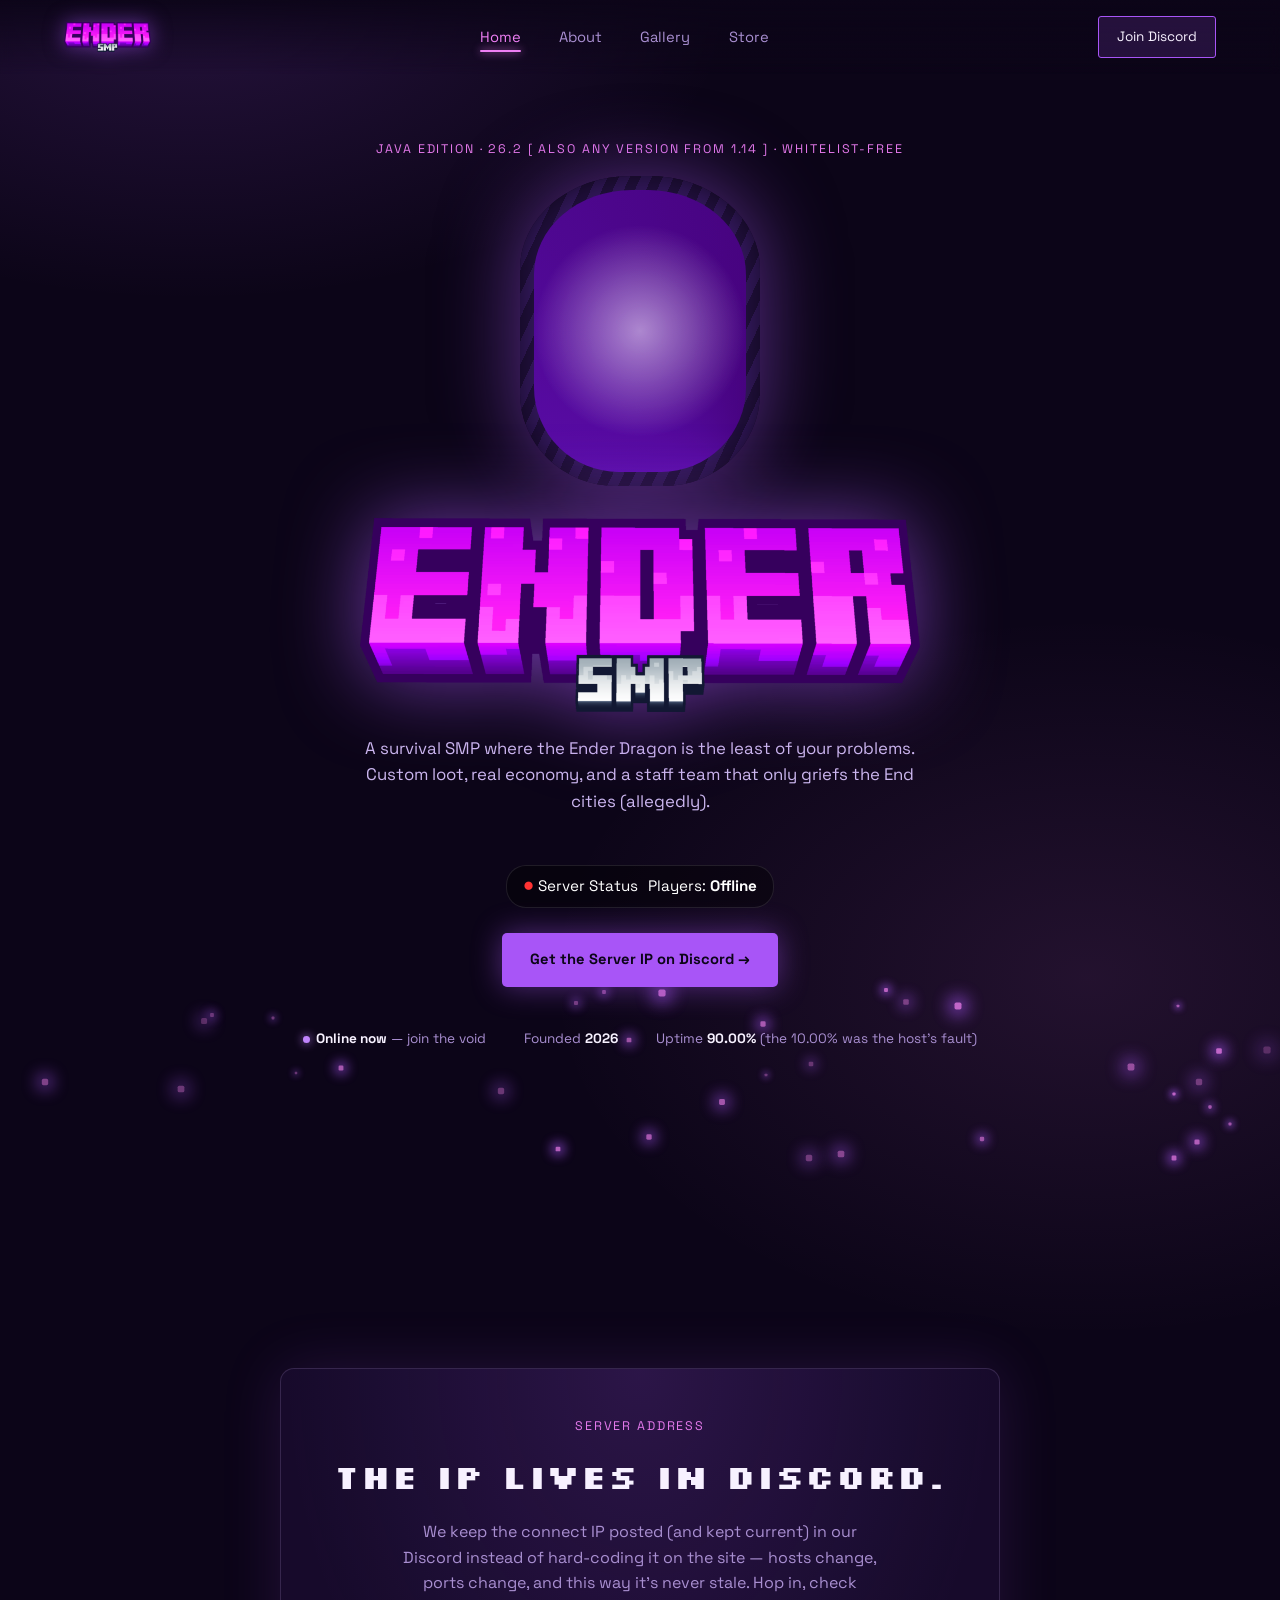
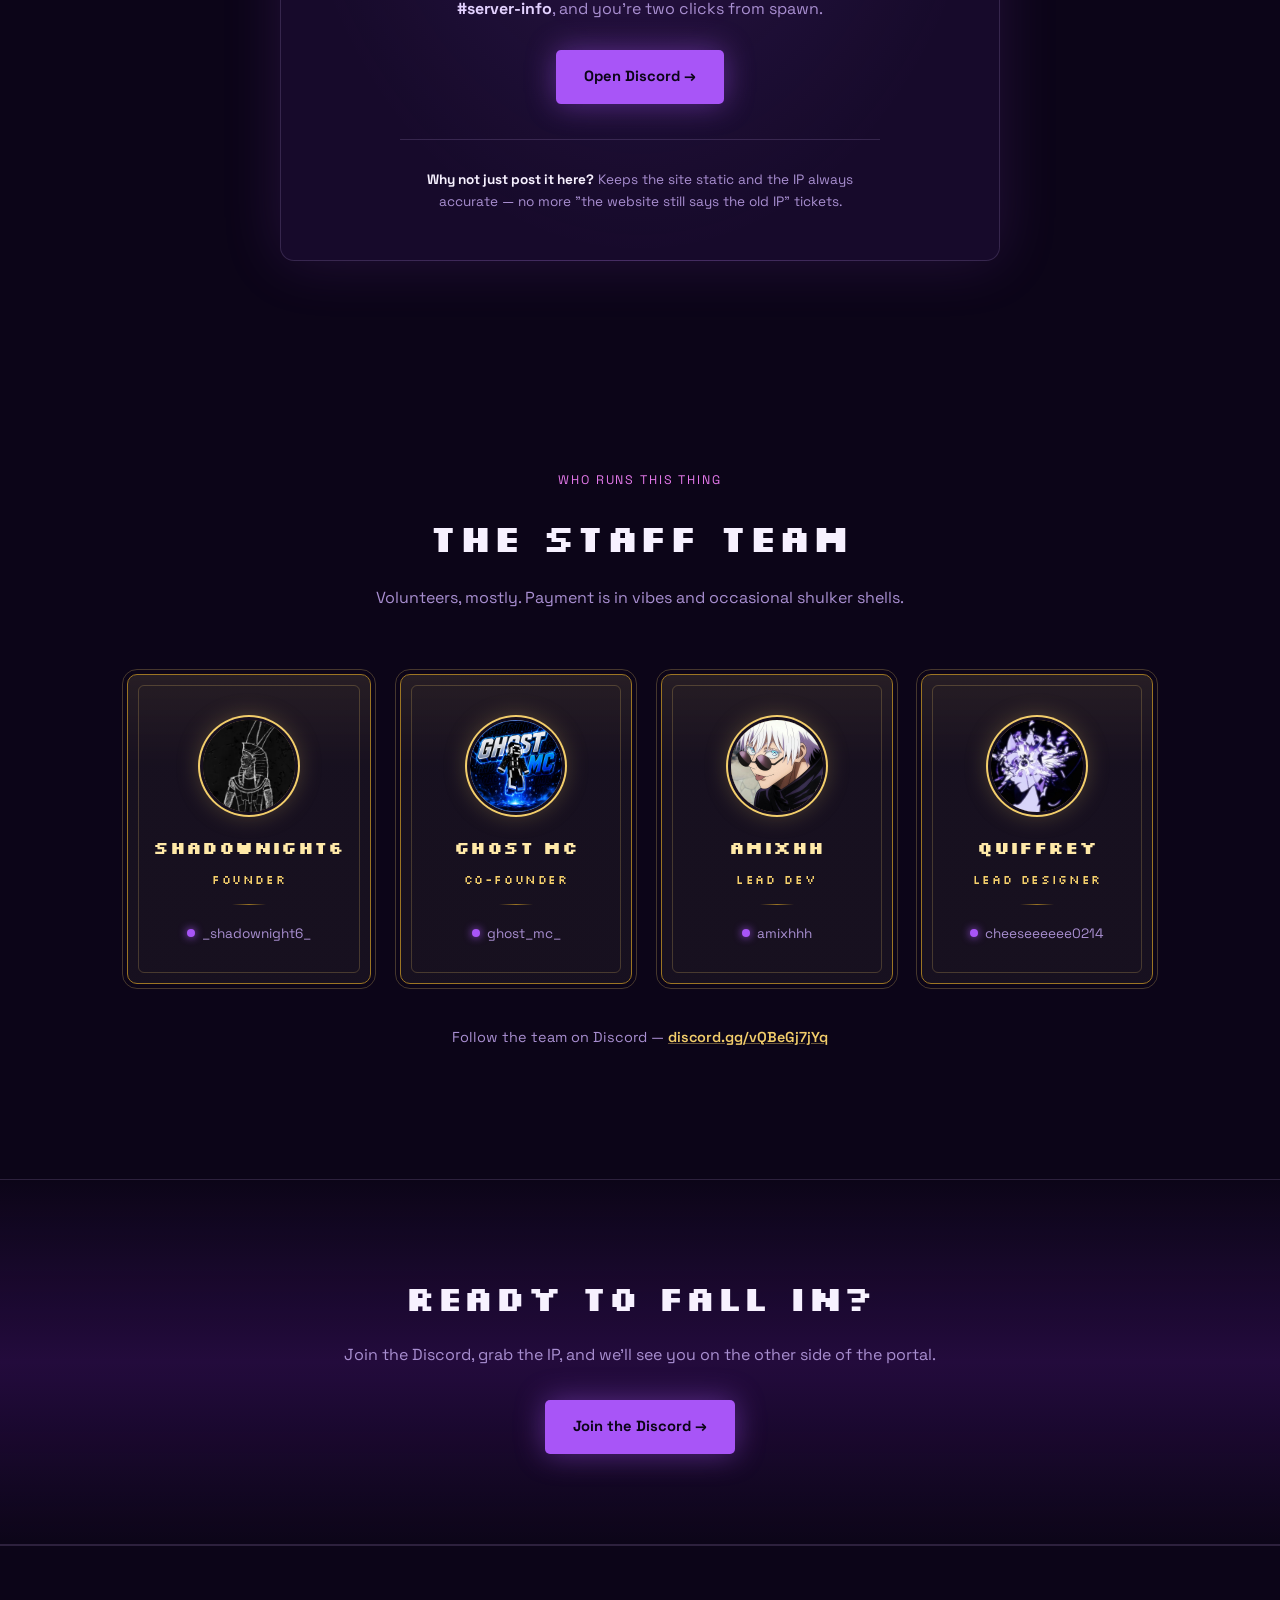
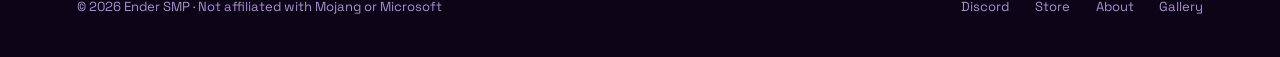
==== index.html @ 6968d6ac "Update index.html Signed-off-by: w shadow <muhdrahbar39@gmail.com>" ====
<!DOCTYPE html>
<html lang="en">
<head>
<meta charset="UTF-8">
<meta name="viewport" content="width=device-width, initial-scale=1.0">
<title>Ender SMP - Official website</title>
<link rel="icon" type="image/png" sizes="32x32" href="assets/favicon-32.png">
<link rel="icon" type="image/png" sizes="16x16" href="assets/favicon-16.png">
<link rel="apple-touch-icon" href="assets/apple-touch-icon.png">
<link rel="preconnect" href="https://fonts.googleapis.com">
<link rel="preconnect" href="https://fonts.gstatic.com" crossorigin>
<link href="https://fonts.googleapis.com/css2?family=Silkscreen:wght@400;700&family=Space+Grotesk:wght@300;400;500;600;700&display=swap" rel="stylesheet">
<link rel="stylesheet" href="assets/css/style.css">
<style>
/* Responsive & Server Status Extra Styling */
html, body {
  max-width: 100%;
  overflow-x: hidden;
}
img, iframe, table, video {
  max-width: 100%;
  height: auto;
}
.server-status-widget {
  display: inline-flex;
  align-items: center;
  gap: 10px;
  background: rgba(0, 0, 0, 0.4);
  border: 1px solid rgba(255, 255, 255, 0.1);
  padding: 8px 16px;
  border-radius: 20px;
  margin-top: 15px;
  font-family: 'Space Grotesk', sans-serif;
  font-size: 0.95rem;
  color: #fff;
}
.status-indicator {
  font-size: 1.2rem;
  line-height: 1;
  color: #ff3333; /* Default offline */
  transition: color 0.3s ease;
}
@media (max-width: 768px) {
  .server-status-widget {
    flex-direction: column;
    font-size: 0.85rem;
    text-align: center;
    gap: 4px;
    padding: 10px 14px;
  }
}
</style>
</head>
<body data-page="home">

<div id="particles"></div>

<header>
  <div class="logo">
    <a href="/home"><img src="assets/logo.png" alt="Ender SMP logo"></a>
  </div>
  <div class="nav-links">
    <nav>
      <ul>
        <li><a href="/home" data-page="home">Home</a></li>
        <li><a href="/about" data-page="about">About</a></li>
        <li><a href="/gallery" data-page="gallery">Gallery</a></li>
        <li><a href="/store" data-page="store">Store</a></li>
      </ul>
    </nav>
  </div>
  <a class="nav-cta" href="https://discord.gg/vQBeGj7jYq" target="_blank" rel="noopener">Join Discord</a>
</header>

<!-- HERO -->
<section class="hero">
  <div class="eyebrow">Java Edition · 26.2 [ Also Any version from 1.14 ] · Whitelist-free</div>
  <div class="portal-wrap">
    <div class="portal-frame">
      <div class="portal-inner"></div>
    </div>
  </div>
  <img class="hero-logo" src="assets/logo.png" alt="Ender SMP">
  <p class="sub">A survival SMP where the Ender Dragon is the least of your problems. Custom loot, real economy, and a staff team that only griefs the End cities (allegedly).</p>

  <!-- Live Server Status Widget (IP display removed) -->
  <div class="server-status-widget">
    <span><span class="status-indicator" id="server-indicator">●</span> Server Status</span>
    <span>Players: <strong id="player-count">-- / --</strong></span>
  </div>

  <br>

  <a class="discord-cta" href="https://discord.gg/vQBeGj7jYq" target="_blank" rel="noopener">
    Get the Server IP on Discord →
  </a>

  <div class="hero-meta">
    <span><span class="dot-live"></span><b>Online now</b> — join the void</span>
    <span>Founded <b>2026</b></span>
    <span>Uptime <b>90.00%</b> (the 10.00% was the host's fault)</span>
  </div>
</section>

 <iframe src="https://discord.com/widget?id=1531264963572662342&theme=dark" width="350" height="500" allowtransparency="true" frameborder="0" sandbox="allow-popups allow-popups-to-escape-sandbox allow-same-origin allow-scripts"></iframe>
<!-- IP SECTION -->
<section class="ip-section" id="ip">
  <div class="ip-panel reveal">
    <div class="eyebrow">Server Address</div>
    <h2>The IP lives in Discord.</h2>
    <p>We keep the connect IP posted (and kept current) in our Discord instead of hard-coding it on the site — hosts change, ports change, and this way it's never stale. Hop in, check <b style="color:var(--crystal)">#server-info</b>, and you're two clicks from spawn.</p>
    <a class="discord-cta" href="https://discord.gg/vQBeGj7jYq" target="_blank" rel="noopener">Open Discord →</a>
    <div class="ip-faq">
      <b>Why not just post it here?</b> Keeps the site static and the IP always accurate — no more "the website still says the old IP" tickets.
    </div>
  </div>
</section>

<!-- TEAM -->
<section id="team">
  <div class="section-head reveal">
    <div class="eyebrow">Who Runs This Thing</div>
    <h2>The staff team</h2>
    <p>Volunteers, mostly. Payment is in vibes and occasional shulker shells.</p>
  </div>
  <div class="team-grid">
    <div class="team-card reveal">
      <div class="avatar" style="background-image:url('assets/staff-shadownight6.png')"></div>
      <h3>Shadownight6</h3>
      <div class="role">Founder</div>
      <div class="divider"></div>
      <span class="handle">_shadownight6_</span>
    </div>
    <div class="team-card reveal">
      <div class="avatar" style="background-image:url('assets/staff-ghostmc.png')"></div>
      <h3>Ghost MC</h3>
      <div class="role">Co-Founder</div>
      <div class="divider"></div>
      <span class="handle">ghost_mc_</span>
    </div>
    <div class="team-card reveal">
      <div class="avatar" style="background-image:url('assets/staff-amixhh.png')"></div>
      <h3>amixhh</h3>
      <div class="role">Lead Dev</div>
      <div class="divider"></div>
      <span class="handle">amixhhh</span>
    </div>
    <div class="team-card reveal">
      <div class="avatar" style="background-image:url('assets/staff-quiffrey.png')"></div>
      <h3>Quiffrey</h3>
      <div class="role">Lead Designer</div>
      <div class="divider"></div>
      <span class="handle">cheeseeeeee0214</span>
    </div>
  </div>
  <p class="team-note reveal">Follow the team on Discord — <a href="https://discord.gg/vQBeGj7jYq" target="_blank" rel="noopener">discord.gg/vQBeGj7jYq</a></p>
</section>

<!-- CTA -->
<div class="cta-band reveal">
  <h2 class="pixel">Ready to fall in?</h2>
  <p>Join the Discord, grab the IP, and we'll see you on the other side of the portal.</p>
  <a class="discord-cta" href="https://discord.gg/vQBeGj7jYq" target="_blank" rel="noopener">Join the Discord →</a>
</div>

<footer>
  <span>© 2026 Ender SMP · Not affiliated with Mojang or Microsoft</span>
  <div class="footer-links">
    <a href="https://discord.gg/vQBeGj7jYq" target="_blank" rel="noopener">Discord</a>
    <a href="store.html">Store</a>
    <a href="about.html">About</a>
    <a href="gallery.html">Gallery</a>
  </div>
</footer>

<script src="assets/js/main.js"></script>
<script>
async function fetchServerStatus() {
  const ip = "ip53.range.ncr.gbnodes.host:25616";
  const countEl = document.getElementById("player-count");
  const indicatorEl = document.getElementById("server-indicator");

  try {
    const response = await fetch(`https://api.mcsrvstat.us/2/${ip}`);
    const data = await response.json();

    if (data.online) {
      countEl.textContent = `${data.players.online} / ${data.players.max}`;
      indicatorEl.style.color = "#00ff66";
    } else {
      countEl.textContent = "Offline";
      indicatorEl.style.color = "#ff3333";
    }
  } catch (error) {
    countEl.textContent = "Offline";
    indicatorEl.style.color = "#ff3333";
  }
}

fetchServerStatus();
setInterval(fetchServerStatus, 30000);
</script>
</body>
</html>
---- assets/css/style.css ----
:root{
    --void: #0c0518;
    --void-2: #150a2c;
    --obsidian: #22103f;
    --obsidian-2: #34195e;
    --lilac: #cbb6ee;
    --lilac-dim: #a98fd1;
    --purple: #a855f7;
    --purple-deep: #7e22ce;
    --magenta: #ef7ff5;
    --crystal: #e3d1ff;
    --white: #f7f1ff;
    --line: rgba(216, 180, 255, 0.16);
    --eyebrow: 0.78rem;
  }

  *{margin:0; padding:0; box-sizing:border-box;}
  html{scroll-behavior:smooth;}

  body{
    background: var(--void);
    background-image:
      radial-gradient(ellipse 900px 500px at 15% 0%, rgba(168,85,247,0.16), transparent 60%),
      radial-gradient(ellipse 900px 600px at 85% 30%, rgba(239,127,245,0.10), transparent 60%);
    color: var(--white);
    font-family: 'Space Grotesk', sans-serif;
    line-height: 1.6;
    overflow-x: hidden;
    position: relative;
  }

  h1,h2,h3, .pixel{
    font-family: 'Silkscreen', monospace;
    letter-spacing: 0.02em;
  }

  a{ color:inherit; text-decoration:none; }
  ul{ list-style:none; }
  img,svg{ display:block; max-width:100%; }

  ::selection{ background: var(--purple); color: var(--void); }

  /* ---------- ambient particles ---------- */
  #particles{
    position: fixed; inset:0;
    pointer-events:none;
    z-index: 1;
  }
  .spark{
    position:absolute;
    width: 4px; height: 4px;
    background: var(--magenta);
    border-radius: 1px;
    box-shadow: 0 0 10px 3px var(--purple);
    opacity: 0.7;
    animation: rise linear infinite;
  }
  @keyframes rise{
    0%{ transform: translateY(0) translateX(0) rotate(0deg); opacity:0; }
    10%{ opacity:0.85; }
    90%{ opacity:0.6; }
    100%{ transform: translateY(-110vh) translateX(20px) rotate(180deg); opacity:0; }
  }

  /* ---------- nav ---------- */
  header{
    position: fixed; top:0; left:0; right:0;
    z-index: 50;
    display:flex; align-items:center; justify-content:space-between;
    padding: 16px 5vw;
    background: linear-gradient(to bottom, rgba(12,5,24,0.95), rgba(12,5,24,0));
    backdrop-filter: blur(6px);
  }
  .logo{
    display:flex; align-items:center; gap:10px;
  }
  .logo img{ height: 30px; width:auto; filter: drop-shadow(0 0 10px rgba(168,85,247,0.5)); }
  nav ul{ display:flex; gap: 2.4rem; }
  nav a{
    font-size: 0.92rem;
    color: var(--lilac-dim);
    transition: color 0.2s;
    position:relative;
  }
  nav a:hover{ color: var(--magenta); }
  .nav-cta{
    border: 1px solid var(--purple);
    padding: 9px 18px;
    border-radius: 3px;
    font-size: 0.85rem;
    color: var(--white) !important;
    background: rgba(168,85,247,0.16);
    transition: all 0.2s;
  }
  .nav-cta:hover{ background: var(--purple); box-shadow: 0 0 18px var(--purple); }
  .nav-links, .nav-cta{ display:flex; }
  nav a.active{ color: var(--magenta); }
  nav a.active::after{
    content:"";
    position:absolute; left:0; right:0; bottom:-6px;
    height:2px; background: var(--magenta);
    box-shadow: 0 0 8px var(--magenta);
    border-radius: 2px;
  }
  @media (max-width: 780px){ .nav-links{ display:none; } }

  /* page hero (for gallery / store sub-pages) */
  .page-hero{
    padding: 150px 6vw 60px;
    text-align:center;
    position:relative; z-index:2;
  }
  .page-hero h1{
    font-size: clamp(2rem, 5.5vw, 3.4rem);
    text-shadow: 0 0 40px rgba(168,85,247,0.5);
  }
  .page-hero p{
    max-width: 560px; margin: 1.2rem auto 0;
    color: var(--lilac-dim);
  }

  /* IP section */
  .ip-section{
    text-align:center;
    padding: 80px 6vw;
  }
  .ip-panel{
    max-width: 720px;
    margin: 0 auto;
    background:
      radial-gradient(ellipse at 50% 0%, rgba(168,85,247,0.14), transparent 70%),
      rgba(34,16,63,0.5);
    border: 1px solid var(--line);
    border-radius: 14px;
    padding: 3rem 2.4rem;
    box-shadow: 0 0 60px rgba(168,85,247,0.15);
  }
  .ip-panel .eyebrow{ margin-bottom: 0.8rem; }
  .ip-panel h2{ font-size: clamp(1.5rem, 3.6vw, 2.1rem); margin-bottom: 1rem; }
  .ip-panel p{ color: var(--lilac-dim); max-width: 480px; margin: 0 auto 1.8rem; }
  .ip-faq{
    margin-top: 2.2rem;
    padding-top: 1.8rem;
    border-top: 1px solid var(--line);
    font-size: 0.85rem;
    color: var(--lilac-dim);
    max-width: 480px;
    margin-left:auto; margin-right:auto;
  }
  .ip-faq b{ color: var(--white); }

  /* ---------- hero ---------- */
  .hero{
    position: relative;
    min-height: 100vh;
    display:flex; flex-direction:column; align-items:center; justify-content:center;
    text-align:center;
    padding: 140px 6vw 80px;
    z-index: 2;
    overflow:hidden;
  }

  .portal-wrap{
    position:relative;
    width: 240px; height: 310px;
    margin-bottom: 2rem;
  }
  .portal-frame{
    position:absolute; inset:0;
    border-radius: 46% 46% 40% 40% / 30% 30% 30% 30%;
    background:
      repeating-linear-gradient(115deg, var(--obsidian) 0 10px, var(--obsidian-2) 10px 20px);
    padding: 14px;
    box-shadow: 0 0 80px rgba(168,85,247,0.5), inset 0 0 30px rgba(0,0,0,0.6);
  }
  .portal-inner{
    position:absolute; inset:14px;
    border-radius: 46% 46% 40% 40% / 30% 30% 30% 30%;
    background: conic-gradient(from 0deg, #3a0a63, var(--purple), var(--magenta), #4b1483, #3a0a63);
    background-size: 200% 200%;
    animation: swirl 5s linear infinite;
    filter: saturate(1.4);
  }
  .portal-inner::after{
    content:"";
    position:absolute; inset:0;
    background: radial-gradient(circle at 50% 50%, rgba(247,241,255,0.55), transparent 60%);
    mix-blend-mode: screen;
    animation: pulse 2.6s ease-in-out infinite;
  }
  @keyframes swirl{ to{ transform: rotate(360deg); } }
  @keyframes pulse{ 0%,100%{ opacity:0.5;} 50%{ opacity:0.95; } }

  .eyebrow{
    font-size: var(--eyebrow);
    color: var(--magenta);
    letter-spacing: 0.15em;
    text-transform: uppercase;
    margin-bottom: 1rem;
    opacity: 0.95;
  }
  .hero-logo{
    width: min(560px, 88vw);
    margin: 0 auto;
    filter: drop-shadow(0 0 40px rgba(168,85,247,0.6));
  }
  .hero p.sub{
    max-width: 560px;
    margin: 1.4rem auto 2.2rem;
    color: var(--lilac);
    font-size: 1.05rem;
  }

  .discord-cta{
    display:inline-flex; align-items:center; gap:10px;
    padding: 15px 28px;
    background: var(--purple);
    color: var(--void);
    font-weight:700;
    border-radius: 5px;
    font-size: 0.92rem;
    box-shadow: 0 0 30px rgba(168,85,247,0.45);
    transition: background 0.2s, box-shadow .2s, transform .2s;
  }
  .discord-cta:hover{ background: var(--magenta); box-shadow: 0 0 40px var(--purple); transform: translateY(-2px); }
  .hero-note{
    margin-top: 1rem;
    font-size: 0.82rem;
    color: var(--lilac-dim);
  }

  .hero-meta{
    display:flex; gap: 2.4rem; flex-wrap:wrap; justify-content:center;
    margin-top: 2.6rem;
    font-size: 0.85rem;
    color: var(--lilac-dim);
  }
  .hero-meta b{ color: var(--white); }
  .dot-live{
    display:inline-block; width:7px; height:7px; border-radius:50%;
    background:#c084fc; box-shadow: 0 0 10px #c084fc;
    margin-right:6px;
    animation: blink 1.6s ease-in-out infinite;
  }
  @keyframes blink{ 50%{ opacity:0.35; } }

  /* ---------- sections ---------- */
  section{
    position: relative; z-index:2;
    padding: 130px 6vw;
    max-width: 1180px;
    margin: 0 auto;
  }
  .section-head{
    text-align:center;
    max-width: 640px;
    margin: 0 auto 4rem;
  }
  .section-head h2{
    font-size: clamp(1.6rem, 4vw, 2.4rem);
    margin-top: 0.6rem;
  }
  .section-head p{ color: var(--lilac-dim); margin-top:1rem; }

  /* about */
  .about-grid{
    display:grid; grid-template-columns: 1fr 1fr; gap: 4rem; align-items:center;
  }
  .about-grid p{ color: var(--lilac-dim); margin-bottom: 1.1rem; }
  .about-grid p b{ color: var(--white); font-weight:600; }
  .stat-row{
    display:flex; gap: 2.2rem; margin-top: 2rem; flex-wrap:wrap;
  }
  .stat-row div{ border-left: 2px solid var(--purple); padding-left: 0.8rem; }
  .stat-row .num{ font-family:'Silkscreen', monospace; font-size:1.5rem; color: var(--magenta); display:block; }
  .stat-row .lbl{ font-size:0.78rem; color: var(--lilac-dim); text-transform:uppercase; letter-spacing:0.06em; }

  .end-visual{
    position:relative; height: 340px;
    border-radius: 10px;
    overflow: hidden;
    border: 1px solid var(--line);
    box-shadow: 0 0 60px rgba(168,85,247,0.25);
  }
  .end-visual img{
    width:100%; height:100%; object-fit: cover;
    filter: saturate(1.15) contrast(1.05);
  }
  .end-visual::after{
    content:"";
    position:absolute; inset:0;
    background: linear-gradient(180deg, rgba(12,5,24,0) 40%, rgba(12,5,24,0.75) 100%);
  }
  .end-visual .cap{
    position:absolute; bottom:14px; left:16px; z-index:2;
    font-size: 0.78rem; color: var(--lilac);
    letter-spacing: 0.04em;
  }

  /* features */
  .feature-grid{
    display:grid; grid-template-columns: repeat(3, 1fr); gap: 1.6rem;
  }
  .feature-card{
    background: rgba(34,16,63,0.5);
    border: 1px solid var(--line);
    border-radius: 8px;
    padding: 2rem 1.6rem;
    transition: transform 0.25s, border-color 0.25s, box-shadow .25s;
  }
  .feature-card:hover{
    transform: translateY(-6px);
    border-color: var(--purple);
    box-shadow: 0 10px 40px rgba(168,85,247,0.3);
  }
  .feature-card .ico{
    width: 40px; height:40px; border-radius:8px;
    background: linear-gradient(135deg, var(--purple), var(--purple-deep));
    display:flex; align-items:center; justify-content:center;
    margin-bottom:1.2rem;
    font-size: 1.1rem;
    box-shadow: 0 0 20px rgba(168,85,247,0.4);
  }
  .feature-card h3{ font-size: 1rem; margin-bottom:0.6rem; color: var(--white); }
  .feature-card p{ font-size:0.9rem; color: var(--lilac-dim); }

  /* gallery */
  .gallery-grid{
    display:grid;
    grid-template-columns: repeat(6, 1fr);
    grid-auto-rows: 160px;
    gap: 12px;
  }
  .gallery-item{
    position:relative;
    border-radius: 8px;
    overflow:hidden;
    border: 1px solid var(--line);
    cursor: pointer;
  }
  .gallery-item img{
    width:100%; height:100%; object-fit:cover;
    transition: transform 0.5s ease, filter .5s ease;
    filter: saturate(1.1);
  }
  .gallery-item:hover img{ transform: scale(1.08); filter: saturate(1.3) brightness(1.05); }
  .gallery-item::after{
    content: attr(data-cap);
    position:absolute; left:0; right:0; bottom:0;
    padding: 10px 12px 8px;
    font-size: 0.72rem;
    color: var(--white);
    background: linear-gradient(to top, rgba(12,5,24,0.9), transparent);
    opacity:0; transform: translateY(6px);
    transition: opacity 0.25s, transform 0.25s;
  }
  .gallery-item:hover::after{ opacity:1; transform: translateY(0); }
  .g-a{ grid-column: span 3; grid-row: span 2; }
  .g-b{ grid-column: span 3; grid-row: span 2; }
  .g-c{ grid-column: span 2; grid-row: span 1; }
  .g-d{ grid-column: span 2; grid-row: span 1; }
  .g-e{ grid-column: span 2; grid-row: span 1; }
  .g-f{ grid-column: span 3; grid-row: span 1; }
  .g-g{ grid-column: span 3; grid-row: span 1; }

  @media (max-width: 900px){
    .gallery-grid{ grid-template-columns: repeat(2, 1fr); grid-auto-rows: 200px; }
    .g-a,.g-b,.g-c,.g-d,.g-e,.g-f,.g-g{ grid-column: span 1; grid-row: span 1; }
  }

  /* join steps */
  .steps{
    display:grid; grid-template-columns: repeat(4, 1fr); gap: 1.2rem;
  }
  .step{
    position:relative;
    background: var(--obsidian);
    border: 1px solid var(--line);
    border-radius: 6px;
    padding: 1.8rem 1.4rem;
  }
  .step::before{
    content: attr(data-n);
    font-family:'Silkscreen', monospace;
    color: var(--magenta);
    font-size: 0.75rem;
    display:block;
    margin-bottom: 0.9rem;
  }
  .step h3{ font-size:0.95rem; margin-bottom:0.5rem; }
  .step p{ font-size:0.85rem; color: var(--lilac-dim); }
  .step a{ color: var(--magenta); text-decoration: underline; }

  /* team — gold plaques */
  :root{
    --gold: #f3ce6b;
    --gold-bright: #ffe9a8;
    --gold-deep: #9c7523;
    --plaque-bg: #17101f;
  }
  .team-grid{
    display:grid; grid-template-columns: repeat(4, 1fr); gap: 1.8rem;
  }
  .team-card{
    position:relative;
    text-align:center;
    background:
      linear-gradient(180deg, rgba(243,206,107,0.07), rgba(23,16,31,0.4) 30%),
      var(--plaque-bg);
    border: 1px solid var(--gold-deep);
    outline: 1px solid rgba(243,206,107,0.25);
    outline-offset: 4px;
    border-radius: 10px;
    padding: 2.8rem 1.6rem 2.4rem;
    transition: border-color .3s, transform .3s, box-shadow .3s, outline-color .3s;
  }
  .team-card:hover{
    border-color: var(--gold);
    outline-color: rgba(243,206,107,0.55);
    transform: translateY(-6px);
    box-shadow: 0 16px 50px rgba(243,206,107,0.18), 0 0 0 1px rgba(243,206,107,0.1);
  }
  .team-card::before{
    /* corner rivets, plaque detail */
    content:"";
    position:absolute; top:10px; left:10px; right:10px; bottom:10px;
    border: 1px solid rgba(243,206,107,0.22);
    border-radius: 6px;
    pointer-events:none;
  }
  .avatar{
    width: 92px; height:92px; margin: 0 auto 1.3rem;
    border-radius: 50%;
    background: conic-gradient(from 30deg, var(--purple-deep), var(--magenta), var(--purple), var(--purple-deep));
    box-shadow: 0 0 0 3px var(--plaque-bg), 0 0 0 5px var(--gold), 0 0 26px rgba(243,206,107,0.35);
    background-size: cover;
    background-position: center;
    position:relative;
    z-index:1;
  }
  .team-card h3{
    font-size: 1.15rem;
    color: var(--gold-bright);
    letter-spacing: 0.02em;
  }
  .team-card .role{
    color: var(--gold);
    font-size: 0.72rem;
    text-transform:uppercase;
    letter-spacing:0.14em;
    margin: 0.55rem 0 0.9rem;
    font-family: 'Silkscreen', monospace;
  }
  .team-card .divider{
    width: 34px; height:1px;
    background: linear-gradient(90deg, transparent, var(--gold-deep), transparent);
    margin: 0 auto 0.9rem;
  }
  .team-card .handle{
    font-size: 0.85rem; color: var(--lilac-dim);
    display:inline-flex; align-items:center; gap:7px;
  }
  .team-card .handle::before{
    content:"";
    width:8px; height:8px; border-radius:50%;
    background: var(--purple);
    box-shadow: 0 0 8px var(--purple);
    display:inline-block;
  }
  .team-note{
    text-align:center;
    margin-top: 2.6rem;
    font-size: 0.9rem;
    color: var(--lilac-dim);
  }
  .team-note a{
    color: var(--gold);
    font-weight: 600;
    text-decoration: underline;
    text-decoration-color: rgba(243,206,107,0.4);
  }
  .team-note a:hover{ color: var(--gold-bright); }

  /* store */
  .store-grid{
    display:grid; grid-template-columns: repeat(3, 1fr); gap: 1.6rem;
  }
  .tier-card{
    position:relative;
    background: rgba(34,16,63,0.5);
    border: 1px solid var(--line);
    border-radius: 10px;
    padding: 2.4rem 1.8rem;
    text-align:center;
    transition: transform .25s, border-color .25s, box-shadow .25s;
    display:flex; flex-direction:column;
  }
  .tier-card:hover{ transform: translateY(-6px); }
  .tier-card.tier-vip{ border-color: rgba(168,85,247,0.35); }
  .tier-card.tier-vip:hover{ border-color: var(--purple); box-shadow: 0 14px 40px rgba(168,85,247,0.25); }
  .tier-card.tier-vipplus{ border-color: rgba(239,127,245,0.4); }
  .tier-card.tier-vipplus:hover{ border-color: var(--magenta); box-shadow: 0 14px 40px rgba(239,127,245,0.25); }
  .tier-card.tier-prime{
    border-color: var(--gold-deep);
    background: linear-gradient(180deg, rgba(243,206,107,0.08), rgba(34,16,63,0.5) 40%);
  }
  .tier-card.tier-prime:hover{ border-color: var(--gold); box-shadow: 0 16px 50px rgba(243,206,107,0.25); }
  .tier-badge{
    font-family:'Silkscreen', monospace;
    font-size: 0.7rem;
    letter-spacing: 0.12em;
    text-transform:uppercase;
    color: var(--lilac-dim);
    margin-bottom: 0.6rem;
  }
  .tier-card.tier-prime .tier-badge{ color: var(--gold); }
  .tier-name{ font-size: 1.4rem; margin-bottom: 0.4rem; }
  .tier-card.tier-prime .tier-name{ color: var(--gold-bright); }
  .tier-price{
    font-family:'Silkscreen', monospace;
    font-size: 1.9rem;
    color: var(--magenta);
    margin: 0.6rem 0 1.4rem;
  }
  .tier-card.tier-prime .tier-price{ color: var(--gold); }
  .tier-perk{
    font-size: 0.88rem;
    color: var(--lilac-dim);
    margin-bottom: 1.6rem;
    flex-grow:1;
  }
  .tier-card.tier-prime .tier-perk{ color: var(--lilac); }
  .tier-btn{
    display:inline-block;
    padding: 12px 0;
    border-radius: 5px;
    font-size: 0.85rem;
    font-weight:600;
    border: 1px solid var(--purple);
    color: var(--white);
    transition: background .2s, box-shadow .2s;
  }
  .tier-btn:hover{ background: var(--purple); box-shadow: 0 0 20px var(--purple); }
  .tier-card.tier-prime .tier-btn{ border-color: var(--gold); }
  .tier-card.tier-prime .tier-btn:hover{ background: var(--gold); color: var(--void); box-shadow: 0 0 20px var(--gold); }
  .store-note{
    text-align:center;
    margin-top: 2.2rem;
    font-size: 0.82rem;
    color: var(--lilac-dim);
  }

  /* discord CTA band */
  .cta-band{
    text-align:center;
    padding: 90px 6vw;
    background: linear-gradient(180deg, transparent, rgba(126,34,206,0.2), transparent);
    border-top:1px solid var(--line);
    border-bottom:1px solid var(--line);
  }
  .cta-band h2{ font-size: clamp(1.5rem, 4vw, 2.2rem); margin-bottom:1rem; }
  .cta-band p{ color: var(--lilac-dim); margin-bottom: 2rem; }

  footer{
    padding: 50px 6vw 40px;
    display:flex; justify-content:space-between; align-items:center;
    flex-wrap:wrap; gap:1rem;
    color: var(--lilac-dim);
    font-size: 0.82rem;
    border-top: 1px solid var(--line);
    position:relative; z-index:2;
  }
  footer a{ color: var(--lilac-dim); }
  footer a:hover{ color: var(--magenta); }
  .footer-links{ display:flex; gap:1.6rem; }

  /* reveal on scroll */
  .reveal{ opacity:0; transform: translateY(24px); transition: opacity 0.7s ease, transform 0.7s ease; }
  .reveal.in{ opacity:1; transform: translateY(0); }

  @media (max-width: 900px){
    .about-grid{ grid-template-columns: 1fr; }
    .feature-grid{ grid-template-columns: repeat(2, 1fr); }
    .steps{ grid-template-columns: repeat(2, 1fr); }
    .team-grid{ grid-template-columns: repeat(2, 1fr); }
  }
  @media (max-width: 520px){
    .feature-grid{ grid-template-columns: 1fr; }
    .steps{ grid-template-columns: 1fr; }
    .team-grid{ grid-template-columns: 1fr; }
  }

  @media (prefers-reduced-motion: reduce){
    *{ animation: none !important; transition: none !important; }
  }
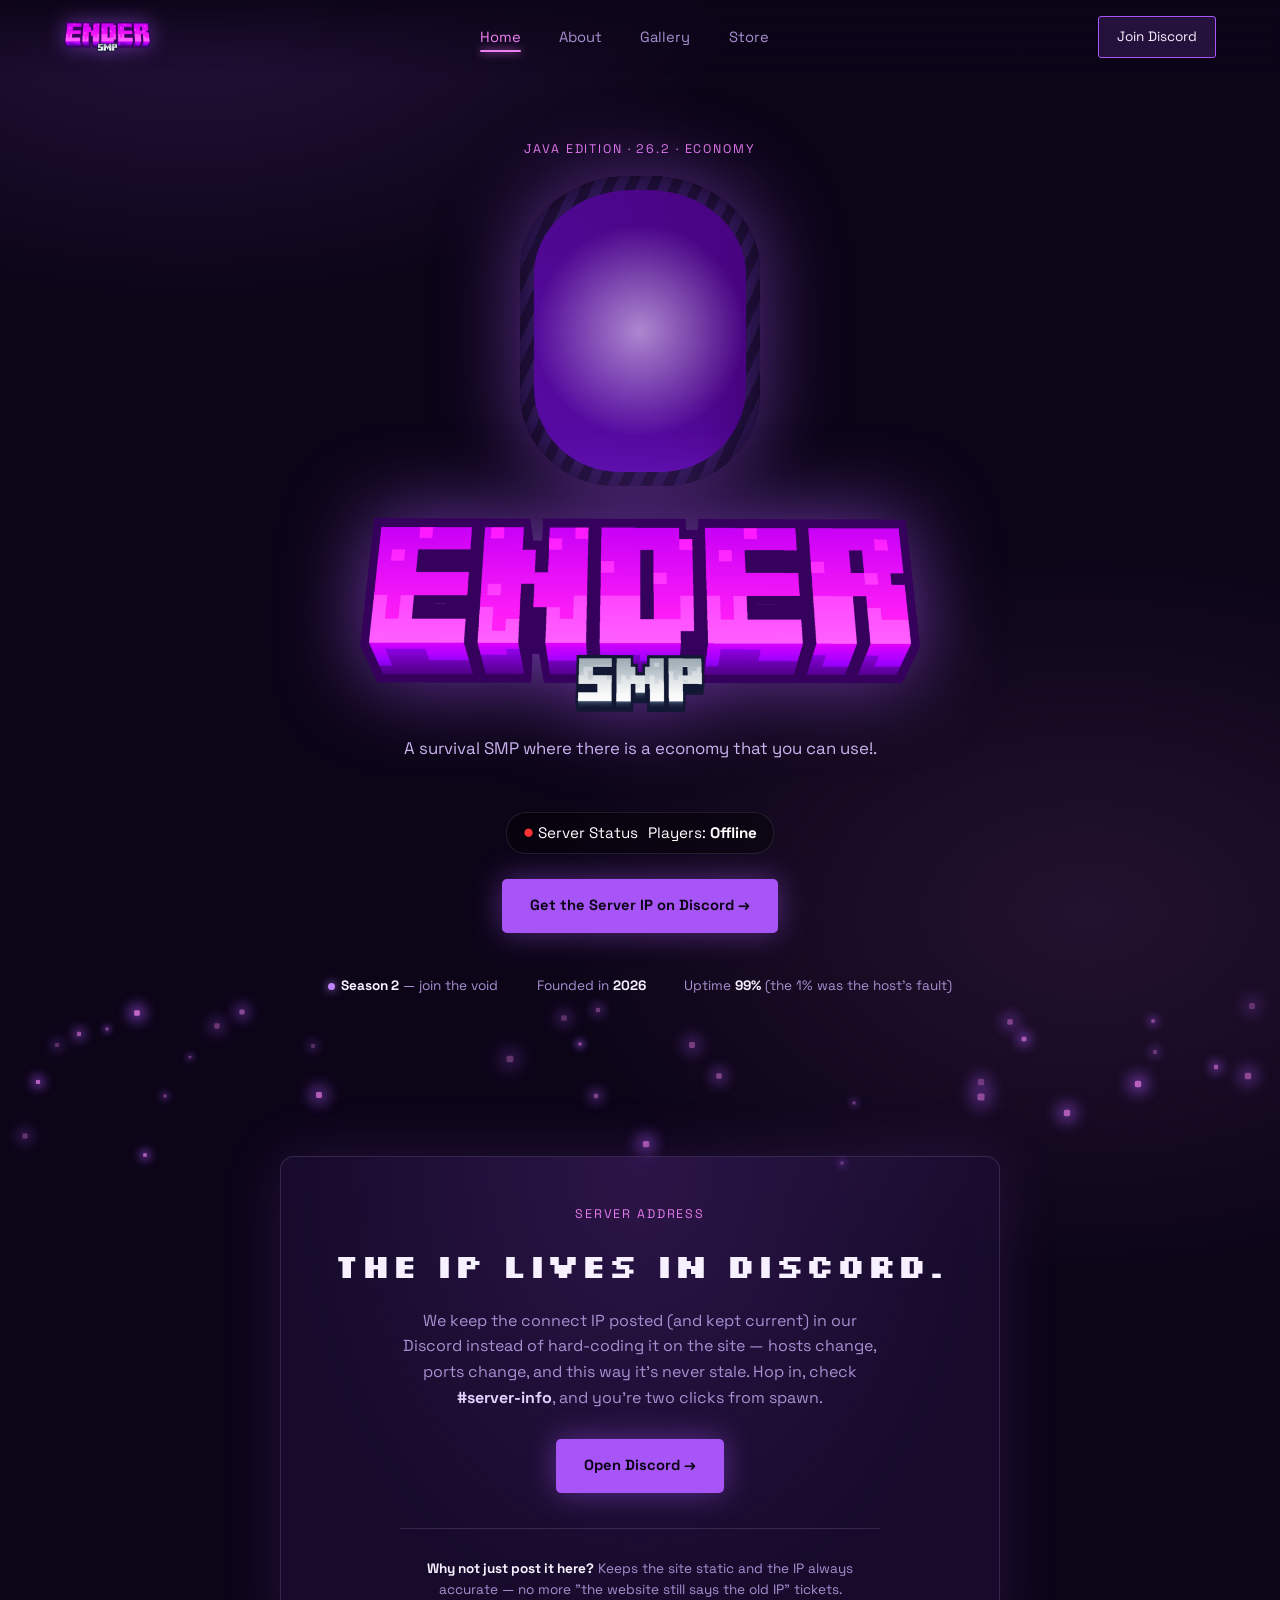
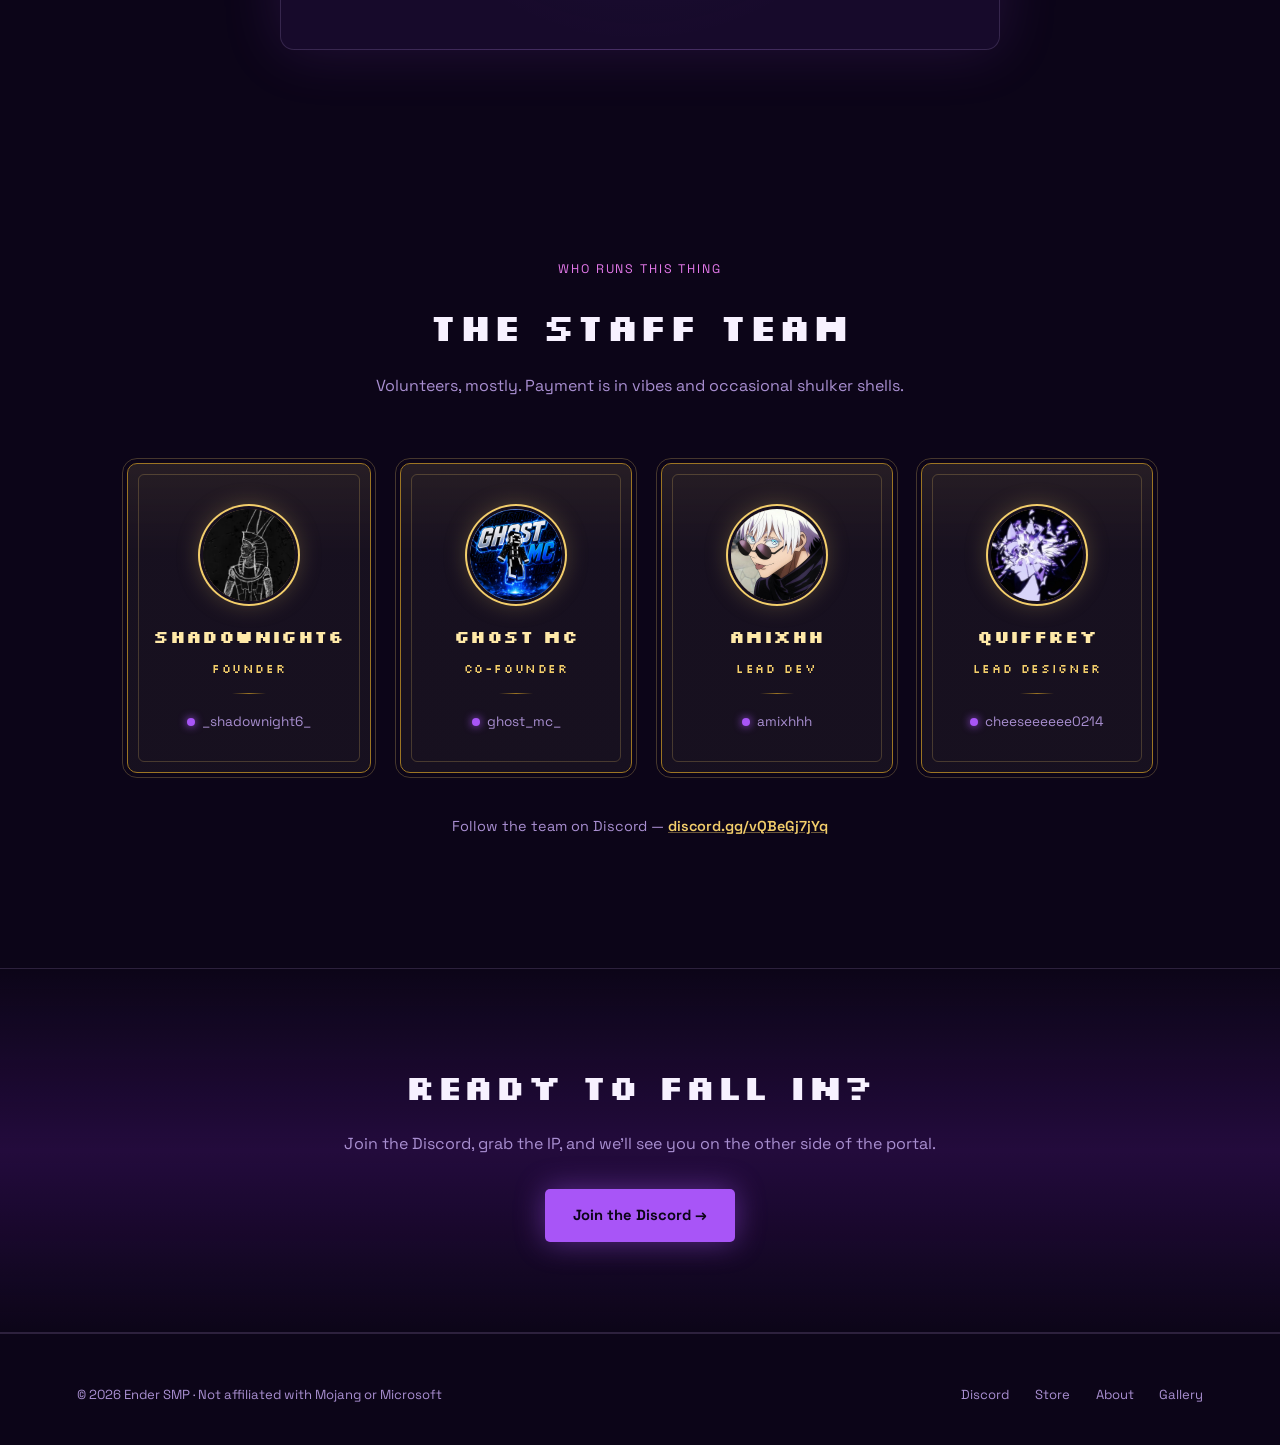
==== commit 23a79238: "Update index.html Signed-off-by: w shadow <muhdrahbar39@gmail.com>" ====
--- a/index.html
+++ b/index.html
@@ -3,7 +3,7 @@
 <head>
 <meta charset="UTF-8">
 <meta name="viewport" content="width=device-width, initial-scale=1.0">
-<title>Ender SMP - Official website</title>
+<title>Ender SMP</title>
 <link rel="icon" type="image/png" sizes="32x32" href="assets/favicon-32.png">
 <link rel="icon" type="image/png" sizes="16x16" href="assets/favicon-16.png">
 <link rel="apple-touch-icon" href="assets/apple-touch-icon.png">
@@ -74,14 +74,14 @@
 
 <!-- HERO -->
 <section class="hero">
-  <div class="eyebrow">Java Edition · 26.2 [ Also Any version from 1.14 ] · Whitelist-free</div>
+  <div class="eyebrow">Java Edition · 26.2 · Economy</div>
   <div class="portal-wrap">
     <div class="portal-frame">
       <div class="portal-inner"></div>
     </div>
   </div>
   <img class="hero-logo" src="assets/logo.png" alt="Ender SMP">
-  <p class="sub">A survival SMP where the Ender Dragon is the least of your problems. Custom loot, real economy, and a staff team that only griefs the End cities (allegedly).</p>
+  <p class="sub">A survival SMP where there is a economy that you can use!.</p>
 
   <!-- Live Server Status Widget (IP display removed) -->
   <div class="server-status-widget">
@@ -96,13 +96,13 @@
   </a>
 
   <div class="hero-meta">
-    <span><span class="dot-live"></span><b>Online now</b> — join the void</span>
-    <span>Founded <b>2026</b></span>
-    <span>Uptime <b>90.00%</b> (the 10.00% was the host's fault)</span>
+    <span><span class="dot-live"></span><b>Season 2</b> — join the void</span>
+    <span>Founded in <b>2026</b></span>
+    <span>Uptime <b>99%</b> (the 1% was the host's fault)</span>
   </div>
 </section>
 
- <iframe src="https://discord.com/widget?id=1531264963572662342&theme=dark" width="350" height="500" allowtransparency="true" frameborder="0" sandbox="allow-popups allow-popups-to-escape-sandbox allow-same-origin allow-scripts"></iframe>
+ 
 <!-- IP SECTION -->
 <section class="ip-section" id="ip">
   <div class="ip-panel reveal">
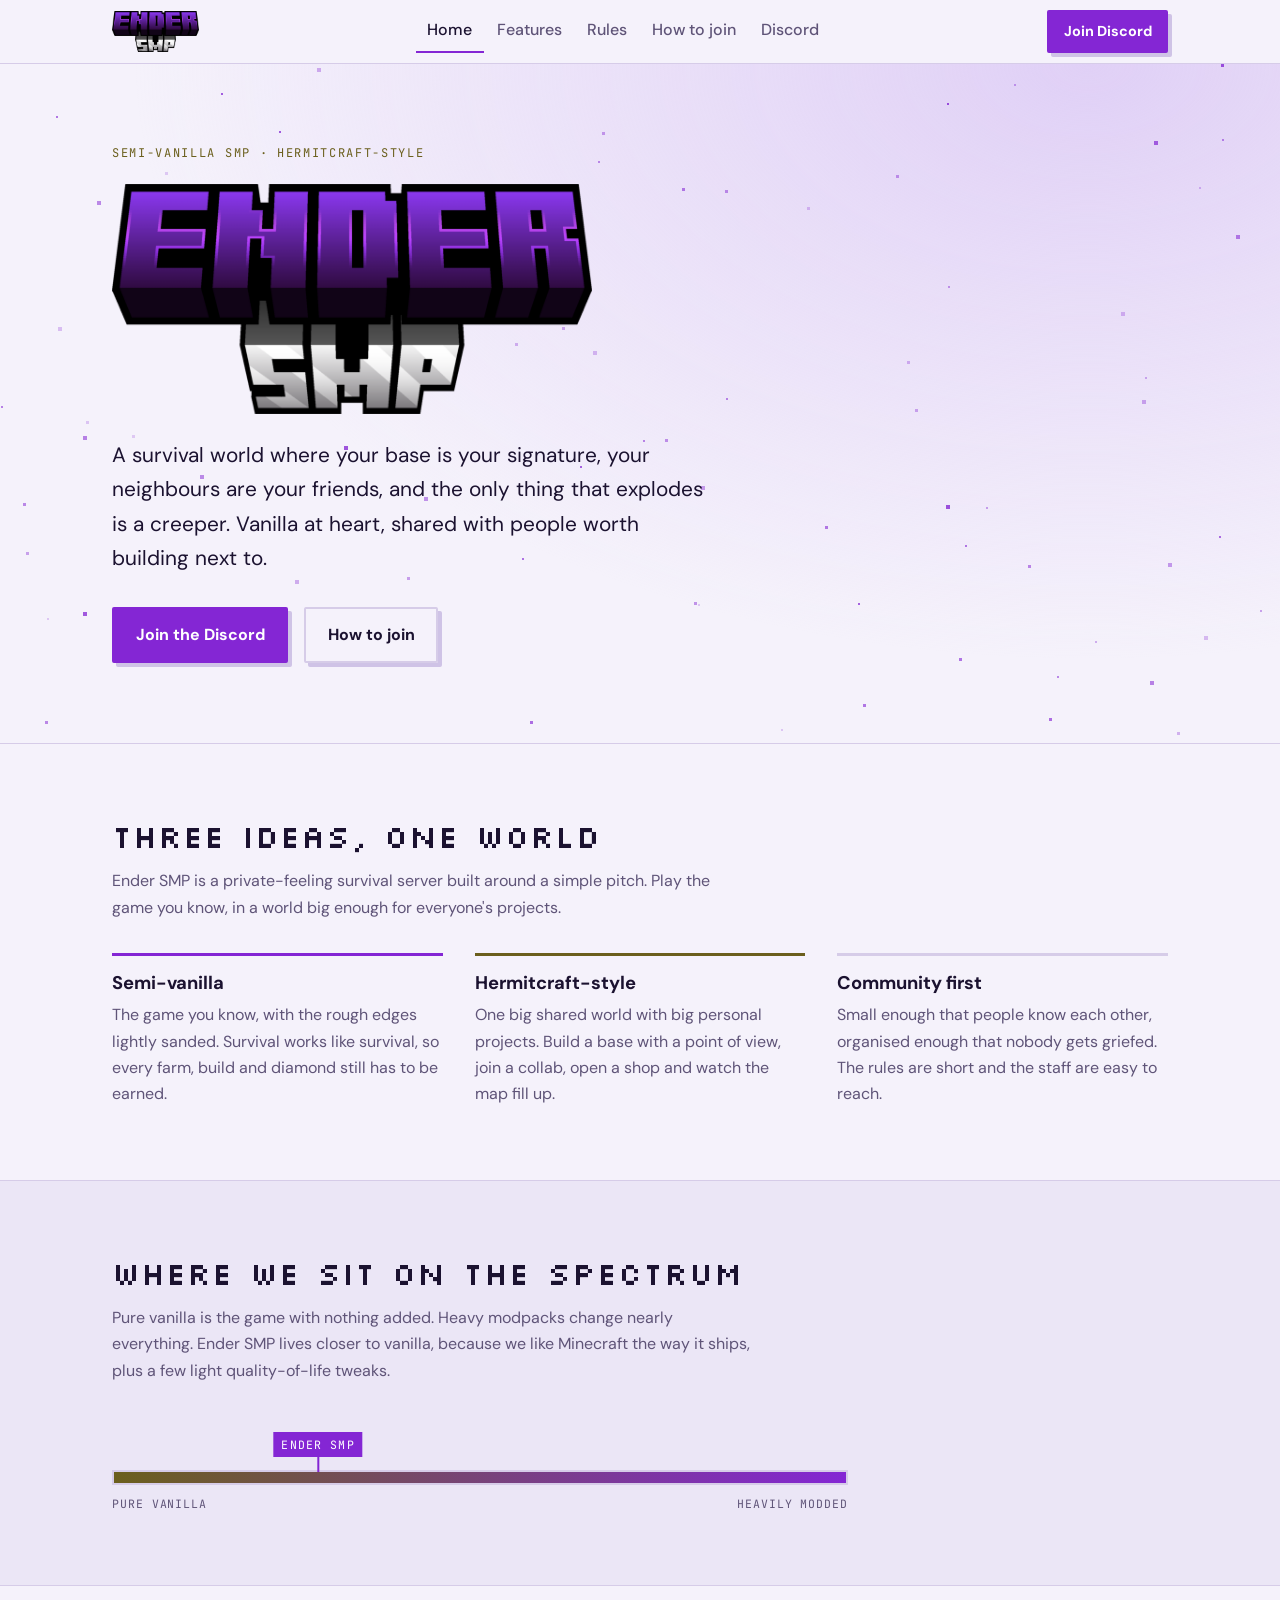
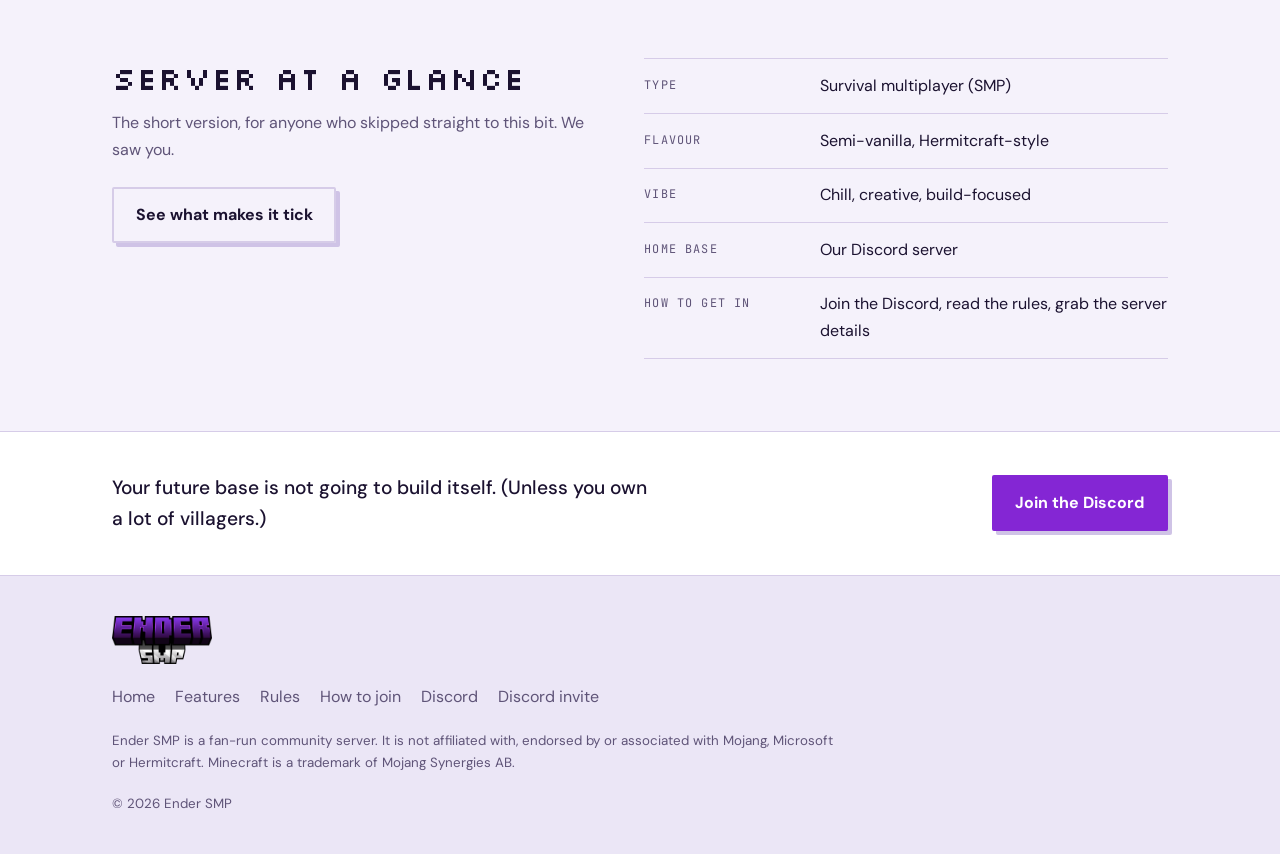
==== commit 335189b1: "Add files via upload Signed-off-by: w shadow <muhdrahbar39@gmail.com>" ====
--- a/index.html
+++ b/index.html
@@ -1,204 +1,498 @@
-<!DOCTYPE html>
-<html lang="en">
-<head>
-<meta charset="UTF-8">
-<meta name="viewport" content="width=device-width, initial-scale=1.0">
+<!doctype html><html><head><meta charset=utf8><meta name=viewport content="width=device-width,initial-scale=1,viewport-fit=cover"><style>:root{color-scheme:light;box-sizing:border-box;padding-top:env(safe-area-inset-top,0px);padding-bottom:env(safe-area-inset-bottom,0px)}html{scroll-padding-top:env(safe-area-inset-top,0px)}body{margin:0;padding:0;font:14px -apple-system,BlinkMacSystemFont,sans-serif;background:#faf9f5;color:#141413}img{max-width:100%}[hidden]:not([hidden=until-found i]){display:none!important}</style></head><body>
 <title>Ender SMP</title>
-<link rel="icon" type="image/png" sizes="32x32" href="assets/favicon-32.png">
-<link rel="icon" type="image/png" sizes="16x16" href="assets/favicon-16.png">
-<link rel="apple-touch-icon" href="assets/apple-touch-icon.png">
-<link rel="preconnect" href="https://fonts.googleapis.com">
-<link rel="preconnect" href="https://fonts.gstatic.com" crossorigin>
-<link href="https://fonts.googleapis.com/css2?family=Silkscreen:wght@400;700&family=Space+Grotesk:wght@300;400;500;600;700&display=swap" rel="stylesheet">
-<link rel="stylesheet" href="assets/css/style.css">
+<link rel="stylesheet" href="https://fonts.googleapis.com/css2?family=DM+Sans:wght@400;500;700&family=JetBrains+Mono:wght@400;500&family=Silkscreen&display=swap">
 <style>
-/* Responsive & Server Status Extra Styling */
-html, body {
+/* Layout concept: left-aligned pages with ruled sections and hard pixel shadows; the logo carries the hero. */
+:root {
+  --bg: #110c1b;
+  --bg-2: #181027;
+  --surface: #1e1530;
+  --line: #33264d;
+  --ink: #efeaf8;
+  --muted: #a79bc2;
+  --accent: #b765ff;
+  --accent-ink: #14091f;
+  --stone: #e3d9a3;
+  --shadow: #05030a;
+  --glow: #34194f;
+  --display: "Silkscreen", "Courier New", monospace;
+  --body: "DM Sans", system-ui, -apple-system, "Segoe UI", sans-serif;
+  --mono: "JetBrains Mono", ui-monospace, "SFMono-Regular", Menlo, monospace;
+  color-scheme: dark;
+}
+@media (prefers-color-scheme: light) {
+  :root:not([data-theme="dark"]) {
+    --bg: #f5f2fb;
+    --bg-2: #ebe6f6;
+    --surface: #ffffff;
+    --line: #d6cce8;
+    --ink: #1b1230;
+    --muted: #5f5478;
+    --accent: #8426d4;
+    --accent-ink: #ffffff;
+    --stone: #6b5f1d;
+    --shadow: #cfc3e6;
+    --glow: #e0d0f6;
+    color-scheme: light;
+  }
+}
+:root[data-theme="light"] {
+  --bg: #f5f2fb;
+  --bg-2: #ebe6f6;
+  --surface: #ffffff;
+  --line: #d6cce8;
+  --ink: #1b1230;
+  --muted: #5f5478;
+  --accent: #8426d4;
+  --accent-ink: #ffffff;
+  --stone: #6b5f1d;
+  --shadow: #cfc3e6;
+  --glow: #e0d0f6;
+  color-scheme: light;
+}
+
+* { box-sizing: border-box; }
+html { scroll-behavior: smooth; }
+body {
+  margin: 0;
+  background: var(--bg);
+  color: var(--ink);
+  font: 1rem/1.65 var(--body);
+  -webkit-font-smoothing: antialiased;
+}
+img { max-width: 100%; height: auto; display: block; }
+a { color: var(--accent); text-underline-offset: 3px; }
+a:focus-visible, button:focus-visible, summary:focus-visible {
+  outline: 3px solid var(--stone);
+  outline-offset: 3px;
+}
+.wrap { max-width: 68rem; margin-inline: auto; padding-inline: 1rem; }
+
+/* Header */
+.site-head {
+  position: sticky;
+  top: env(safe-area-inset-top, 0px);
+  z-index: 10;
+  background: color-mix(in srgb, var(--bg) 90%, transparent);
+  -webkit-backdrop-filter: blur(10px);
+  backdrop-filter: blur(10px);
+  border-bottom: 1px solid var(--line);
+}
+.bar {
+  display: flex;
+  flex-wrap: wrap;
+  align-items: center;
+  justify-content: space-between;
+  gap: 0.25rem 1.25rem;
+  padding-block: 0.6rem;
+}
+.brand { display: block; line-height: 0; }
+.brand img { height: 2.6rem; width: auto; }
+.site-nav {
+  display: flex;
+  gap: 0.15rem;
+  min-width: 0;
   max-width: 100%;
-  overflow-x: hidden;
-}
-img, iframe, table, video {
-  max-width: 100%;
-  height: auto;
-}
-.server-status-widget {
-  display: inline-flex;
+  overflow-x: auto;
+  white-space: nowrap;
+}
+.site-nav a {
+  color: var(--muted);
+  text-decoration: none;
+  padding: 0.45rem 0.7rem;
+  border-bottom: 2px solid transparent;
+  font-weight: 500;
+}
+.site-nav a:hover { color: var(--ink); }
+.site-nav a[aria-current="page"] { color: var(--ink); border-bottom-color: var(--accent); }
+.bar .btn { padding: 0.5rem 0.9rem; font-size: 0.9rem; }
+@media (max-width: 760px) {
+  .site-nav { order: 3; flex-basis: 100%; }
+}
+
+/* Buttons */
+.btn {
+  display: inline-block;
+  background: var(--accent);
+  color: var(--accent-ink);
+  font-weight: 700;
+  text-decoration: none;
+  padding: 0.8rem 1.35rem;
+  border: 2px solid var(--accent);
+  border-radius: 2px;
+  box-shadow: 4px 4px 0 var(--shadow);
+  transition: transform 0.12s ease, box-shadow 0.12s ease;
+  cursor: pointer;
+  font-family: var(--body);
+  font-size: 1rem;
+}
+.btn:hover { transform: translate(2px, 2px); box-shadow: 2px 2px 0 var(--shadow); }
+.btn.ghost { background: transparent; color: var(--ink); border-color: var(--line); }
+.btn.ghost:hover { border-color: var(--accent); }
+.cta-row { display: flex; flex-wrap: wrap; gap: 1rem; margin-top: 2rem; }
+
+/* Hero */
+.hero {
+  position: relative;
+  overflow: hidden;
+  border-bottom: 1px solid var(--line);
+  background: radial-gradient(ellipse at 85% 0%, var(--glow), transparent 62%), var(--bg);
+}
+.hero canvas {
+  position: absolute;
+  inset: 0;
+  width: 100%;
+  height: 100%;
+  pointer-events: none;
+}
+.hero .wrap { position: relative; padding-block: clamp(2.5rem, 7vw, 5rem); }
+.eyebrow {
+  font-family: var(--mono);
+  font-size: 0.75rem;
+  letter-spacing: 0.14em;
+  text-transform: uppercase;
+  color: var(--stone);
+  margin: 0 0 1.25rem;
+}
+.logo-h1 { margin: 0; line-height: 0; }
+.logo-h1 img { width: min(30rem, 100%); }
+.lede {
+  max-width: 38rem;
+  font-size: clamp(1.05rem, 2.2vw, 1.3rem);
+  margin: 1.5rem 0 0;
+}
+
+/* Sections */
+.sec { padding-block: clamp(2.5rem, 6vw, 4.5rem); }
+.sec.alt { background: var(--bg-2); border-block: 1px solid var(--line); }
+h2 {
+  font-family: var(--display);
+  font-size: clamp(1.35rem, 3.6vw, 2rem);
+  font-weight: 400;
+  letter-spacing: 0.03em;
+  line-height: 1.25;
+  text-wrap: balance;
+  margin: 0 0 0.75rem;
+}
+h3 { font-size: 1.15rem; margin: 0 0 0.4rem; line-height: 1.3; }
+.sec-intro { color: var(--muted); max-width: 40rem; margin: 0 0 2rem; }
+p { margin: 0 0 1rem; }
+
+.page-head {
+  padding-block: clamp(2.5rem, 6vw, 4rem) clamp(1.5rem, 4vw, 2.5rem);
+  border-bottom: 1px solid var(--line);
+  background: radial-gradient(ellipse at 90% 0%, var(--glow), transparent 60%), var(--bg);
+}
+.page-head h1 {
+  font-family: var(--display);
+  font-weight: 400;
+  font-size: clamp(1.8rem, 6vw, 3.2rem);
+  letter-spacing: 0.03em;
+  line-height: 1.15;
+  text-wrap: balance;
+  margin: 0 0 1rem;
+}
+.page-head .lede { margin-top: 0; }
+
+/* Pillars and grids */
+.grid {
+  display: grid;
+  grid-template-columns: repeat(auto-fit, minmax(15rem, 1fr));
+  gap: 2rem;
+}
+.grid.four { grid-template-columns: repeat(auto-fit, minmax(13rem, 1fr)); }
+.pillar { border-top: 3px solid var(--accent); padding-top: 1rem; min-width: 0; }
+.pillar p { color: var(--muted); margin: 0; }
+.pillar.stone { border-top-color: var(--stone); }
+.pillar.plain { border-top-color: var(--line); }
+
+/* Vanilla spectrum */
+.spectrum { position: relative; margin-top: 3rem; padding-top: 2.4rem; max-width: 46rem; }
+.track {
+  height: 0.9rem;
+  background: linear-gradient(90deg, var(--stone), var(--accent));
+  border: 2px solid var(--line);
+}
+.marker {
+  position: absolute;
+  left: 28%;
+  top: 0;
+  transform: translateX(-50%);
+  font-family: var(--mono);
+  font-size: 0.72rem;
+  letter-spacing: 0.1em;
+  text-transform: uppercase;
+  background: var(--accent);
+  color: var(--accent-ink);
+  padding: 0.2rem 0.5rem;
+  white-space: nowrap;
+}
+.marker::after {
+  content: "";
+  position: absolute;
+  left: 50%;
+  top: 100%;
+  width: 2px;
+  height: 0.9rem;
+  margin-left: -1px;
+  background: var(--accent);
+}
+.ends {
+  display: flex;
+  justify-content: space-between;
+  gap: 1rem;
+  margin-top: 0.6rem;
+  font-family: var(--mono);
+  font-size: 0.72rem;
+  letter-spacing: 0.08em;
+  text-transform: uppercase;
+  color: var(--muted);
+}
+
+/* Split layout and definition list */
+.split { display: grid; grid-template-columns: 1fr; gap: 2rem; align-items: start; }
+.split > * { min-width: 0; }
+@media (min-width: 800px) { .split { grid-template-columns: 1fr 1.1fr; gap: 3.5rem; } }
+.glance { display: grid; grid-template-columns: minmax(6.5rem, 11rem) 1fr; margin: 0; }
+.glance dt, .glance dd { padding: 0.85rem 0; border-bottom: 1px solid var(--line); min-width: 0; }
+.glance dt:first-of-type, .glance dd:first-of-type { border-top: 1px solid var(--line); }
+.glance dt {
+  font-family: var(--mono);
+  font-size: 0.74rem;
+  letter-spacing: 0.1em;
+  text-transform: uppercase;
+  color: var(--muted);
+  padding-right: 1rem;
+  padding-top: 1.05rem;
+}
+.glance dd { margin: 0; }
+
+/* Band */
+.band { background: var(--surface); border-top: 1px solid var(--line); }
+.band .wrap {
+  display: flex;
+  flex-wrap: wrap;
   align-items: center;
-  gap: 10px;
-  background: rgba(0, 0, 0, 0.4);
-  border: 1px solid rgba(255, 255, 255, 0.1);
-  padding: 8px 16px;
-  border-radius: 20px;
-  margin-top: 15px;
-  font-family: 'Space Grotesk', sans-serif;
-  font-size: 0.95rem;
-  color: #fff;
-}
-.status-indicator {
-  font-size: 1.2rem;
-  line-height: 1;
-  color: #ff3333; /* Default offline */
-  transition: color 0.3s ease;
-}
-@media (max-width: 768px) {
-  .server-status-widget {
-    flex-direction: column;
-    font-size: 0.85rem;
-    text-align: center;
-    gap: 4px;
-    padding: 10px 14px;
+  justify-content: space-between;
+  gap: 1.5rem;
+  padding-block: 2.5rem;
+}
+.band p { font-size: 1.2rem; font-weight: 500; margin: 0; max-width: 34rem; }
+
+/* Rules and FAQ */
+.rules { max-width: 46rem; border-bottom: 1px solid var(--line); }
+details.rule { border-top: 1px solid var(--line); }
+details.rule summary {
+  cursor: pointer;
+  list-style: none;
+  display: flex;
+  gap: 1rem;
+  align-items: baseline;
+  padding: 1.05rem 0;
+  font-weight: 700;
+  font-size: 1.05rem;
+}
+details.rule summary::-webkit-details-marker { display: none; }
+details.rule summary::after { content: "+"; margin-left: auto; font-family: var(--mono); color: var(--muted); }
+details.rule[open] summary::after { content: "\2013"; }
+.rn { font-family: var(--mono); color: var(--accent); min-width: 2.2ch; font-size: 0.9rem; }
+details.rule p { margin: 0 0 1.1rem 3.2rem; color: var(--muted); max-width: 40rem; }
+details.faq p { margin-left: 0; }
+.note { color: var(--muted); font-size: 0.95rem; max-width: 46rem; margin-top: 1.5rem; }
+
+/* Steps */
+ol.steps { list-style: none; counter-reset: s; display: grid; gap: 2rem; padding: 0; margin: 0; max-width: 46rem; }
+ol.steps li { display: grid; grid-template-columns: auto 1fr; gap: 1.25rem; counter-increment: s; }
+ol.steps li::before {
+  content: counter(s);
+  font-family: var(--display);
+  font-size: 1.5rem;
+  color: var(--accent);
+  border: 2px solid var(--line);
+  background: var(--surface);
+  width: 3.2rem;
+  height: 3.2rem;
+  display: grid;
+  place-items: center;
+}
+ol.steps li > div { min-width: 0; }
+ol.steps p { color: var(--muted); margin: 0 0 0.75rem; }
+
+/* Discord card */
+.discord-card {
+  border: 2px solid var(--accent);
+  background: var(--surface);
+  padding: clamp(1.25rem, 4vw, 2.5rem);
+  box-shadow: 6px 6px 0 var(--shadow);
+  max-width: 46rem;
+}
+.discord-card h2 { margin-bottom: 0.5rem; }
+.discord-card p { color: var(--muted); }
+.link-row { display: flex; flex-wrap: wrap; align-items: center; gap: 0.75rem; margin-top: 1.25rem; }
+code.link {
+  font-family: var(--mono);
+  font-size: 0.9rem;
+  word-break: break-all;
+  background: var(--bg);
+  border: 1px solid var(--line);
+  padding: 0.55rem 0.8rem;
+  min-width: 0;
+}
+.copy-status { font-family: var(--mono); font-size: 0.78rem; color: var(--stone); min-height: 1.2em; margin: 0.5rem 0 0; }
+ul.ticks { list-style: none; padding: 0; margin: 0; display: grid; gap: 0.9rem; max-width: 40rem; }
+ul.ticks li { padding-left: 1.6rem; position: relative; }
+ul.ticks li::before {
+  content: "";
+  position: absolute;
+  left: 0;
+  top: 0.6em;
+  width: 0.6rem;
+  height: 0.6rem;
+  background: var(--accent);
+  box-shadow: 0.25rem 0.25rem 0 var(--stone);
+}
+
+/* Footer */
+.foot { border-top: 1px solid var(--line); background: var(--bg-2); }
+.foot .wrap { display: grid; gap: 1.25rem; padding-block: 2.5rem; }
+.foot nav { display: flex; flex-wrap: wrap; gap: 0.5rem 1.25rem; }
+.foot nav a { color: var(--muted); text-decoration: none; }
+.foot nav a:hover { color: var(--ink); }
+.foot small { color: var(--muted); max-width: 46rem; line-height: 1.6; }
+.foot .brand img { height: 3rem; }
+
+@media (prefers-reduced-motion: reduce) {
+  html { scroll-behavior: auto; }
+  .btn { transition: none; }
+}
+
+</style>
+<header class="site-head">
+<div class="wrap bar">
+<a class="brand" href="index.html" aria-label="Ender SMP home"><img src="logo.png" alt="Ender SMP" width="1024" height="491"></a>
+<nav class="site-nav" aria-label="Main"><a href="index.html" aria-current="page">Home</a><a href="features.html">Features</a><a href="rules.html">Rules</a><a href="join.html">How to join</a><a href="discord.html">Discord</a></nav>
+<a class="btn" href="https://discord.gg/aFs7jXPnTN" target="_blank" rel="noopener">Join Discord</a>
+</div>
+</header>
+<main>
+<section class="hero">
+<canvas id="stars" aria-hidden="true"></canvas>
+<div class="wrap">
+<p class="eyebrow">Semi-vanilla SMP &middot; Hermitcraft-style</p>
+<h1 class="logo-h1"><img src="logo.png" alt="Ender SMP" width="1024" height="491"></h1>
+<p class="lede">A survival world where your base is your signature, your neighbours are your friends, and the only thing that explodes is a creeper. Vanilla at heart, shared with people worth building next to.</p>
+<div class="cta-row">
+<a class="btn" href="https://discord.gg/aFs7jXPnTN" target="_blank" rel="noopener">Join the Discord</a>
+<a class="btn ghost" href="join.html">How to join</a>
+</div>
+</div>
+</section>
+
+<section class="sec">
+<div class="wrap">
+<h2>Three ideas, one world</h2>
+<p class="sec-intro">Ender SMP is a private-feeling survival server built around a simple pitch. Play the game you know, in a world big enough for everyone's projects.</p>
+<div class="grid">
+<div class="pillar"><h3>Semi-vanilla</h3><p>The game you know, with the rough edges lightly sanded. Survival works like survival, so every farm, build and diamond still has to be earned.</p></div>
+<div class="pillar stone"><h3>Hermitcraft-style</h3><p>One big shared world with big personal projects. Build a base with a point of view, join a collab, open a shop and watch the map fill up.</p></div>
+<div class="pillar plain"><h3>Community first</h3><p>Small enough that people know each other, organised enough that nobody gets griefed. The rules are short and the staff are easy to reach.</p></div>
+</div>
+</div>
+</section>
+
+<section class="sec alt">
+<div class="wrap">
+<h2>Where we sit on the spectrum</h2>
+<p class="sec-intro">Pure vanilla is the game with nothing added. Heavy modpacks change nearly everything. Ender SMP lives closer to vanilla, because we like Minecraft the way it ships, plus a few light quality-of-life tweaks.</p>
+<div class="spectrum" role="img" aria-label="A scale from pure vanilla to heavily modded, with Ender SMP closer to the vanilla end.">
+<span class="marker">Ender SMP</span>
+<div class="track"></div>
+<div class="ends"><span>Pure vanilla</span><span>Heavily modded</span></div>
+</div>
+</div>
+</section>
+
+<section class="sec">
+<div class="wrap split">
+<div>
+<h2>Server at a glance</h2>
+<p class="sec-intro" style="margin-bottom:1.5rem">The short version, for anyone who skipped straight to this bit. We saw you.</p>
+<a class="btn ghost" href="features.html">See what makes it tick</a>
+</div>
+<dl class="glance">
+<dt>Type</dt><dd>Survival multiplayer (SMP)</dd>
+<dt>Flavour</dt><dd>Semi-vanilla, Hermitcraft-style</dd>
+<dt>Vibe</dt><dd>Chill, creative, build-focused</dd>
+<dt>Home base</dt><dd>Our Discord server</dd>
+<dt>How to get in</dt><dd>Join the Discord, read the rules, grab the server details</dd>
+</dl>
+</div>
+</section>
+<section class="band">
+<div class="wrap">
+<p>Your future base is not going to build itself. (Unless you own a lot of villagers.)</p>
+<a class="btn" href="https://discord.gg/aFs7jXPnTN" target="_blank" rel="noopener">Join the Discord</a>
+</div>
+</section>
+</main>
+<footer class="foot">
+<div class="wrap">
+<a class="brand" href="index.html" aria-label="Ender SMP home"><img src="logo.png" alt="Ender SMP" width="1024" height="491"></a>
+<nav aria-label="Footer"><a href="index.html">Home</a><a href="features.html">Features</a><a href="rules.html">Rules</a><a href="join.html">How to join</a><a href="discord.html">Discord</a><a href="https://discord.gg/aFs7jXPnTN" target="_blank" rel="noopener">Discord invite</a></nav>
+<small>Ender SMP is a fan-run community server. It is not affiliated with, endorsed by or associated with Mojang, Microsoft or Hermitcraft. Minecraft is a trademark of Mojang Synergies AB.</small>
+<small>&copy; 2026 Ender SMP</small>
+</div>
+</footer>
+<script>
+(function () {
+  var c = document.getElementById('stars');
+  if (c && c.getContext) {
+    var x = c.getContext('2d'), w = 0, h = 0, p = [];
+    var calm = window.matchMedia && window.matchMedia('(prefers-reduced-motion: reduce)').matches;
+    var size = function () {
+      w = c.width = c.offsetWidth; h = c.height = c.offsetHeight;
+      var n = Math.min(80, Math.floor(w * h / 9000));
+      p = [];
+      for (var i = 0; i < n; i++) {
+        p.push({ x: Math.random() * w, y: Math.random() * h, s: 2 + Math.floor(Math.random() * 3), v: 0.08 + Math.random() * 0.25, a: 0.2 + Math.random() * 0.6 });
+      }
+    };
+    var draw = function () {
+      x.clearRect(0, 0, w, h);
+      var col = getComputedStyle(document.documentElement).getPropertyValue('--accent').trim() || '#b765ff';
+      x.fillStyle = col;
+      for (var i = 0; i < p.length; i++) {
+        var q = p[i];
+        x.globalAlpha = q.a;
+        x.fillRect(Math.round(q.x), Math.round(q.y), q.s, q.s);
+        if (!calm) { q.y -= q.v; if (q.y < -4) { q.y = h + 4; q.x = Math.random() * w; } }
+      }
+      x.globalAlpha = 1;
+      if (!calm) requestAnimationFrame(draw);
+    };
+    size(); draw();
+    window.addEventListener('resize', function () { size(); if (calm) draw(); });
   }
-}
-</style>
-</head>
-<body data-page="home">
-
-<div id="particles"></div>
-
-<header>
-  <div class="logo">
-    <a href="/home"><img src="assets/logo.png" alt="Ender SMP logo"></a>
-  </div>
-  <div class="nav-links">
-    <nav>
-      <ul>
-        <li><a href="/home" data-page="home">Home</a></li>
-        <li><a href="/about" data-page="about">About</a></li>
-        <li><a href="/gallery" data-page="gallery">Gallery</a></li>
-        <li><a href="/store" data-page="store">Store</a></li>
-      </ul>
-    </nav>
-  </div>
-  <a class="nav-cta" href="https://discord.gg/vQBeGj7jYq" target="_blank" rel="noopener">Join Discord</a>
-</header>
-
-<!-- HERO -->
-<section class="hero">
-  <div class="eyebrow">Java Edition · 26.2 · Economy</div>
-  <div class="portal-wrap">
-    <div class="portal-frame">
-      <div class="portal-inner"></div>
-    </div>
-  </div>
-  <img class="hero-logo" src="assets/logo.png" alt="Ender SMP">
-  <p class="sub">A survival SMP where there is a economy that you can use!.</p>
-
-  <!-- Live Server Status Widget (IP display removed) -->
-  <div class="server-status-widget">
-    <span><span class="status-indicator" id="server-indicator">●</span> Server Status</span>
-    <span>Players: <strong id="player-count">-- / --</strong></span>
-  </div>
-
-  <br>
-
-  <a class="discord-cta" href="https://discord.gg/vQBeGj7jYq" target="_blank" rel="noopener">
-    Get the Server IP on Discord →
-  </a>
-
-  <div class="hero-meta">
-    <span><span class="dot-live"></span><b>Season 2</b> — join the void</span>
-    <span>Founded in <b>2026</b></span>
-    <span>Uptime <b>99%</b> (the 1% was the host's fault)</span>
-  </div>
-</section>
-
- 
-<!-- IP SECTION -->
-<section class="ip-section" id="ip">
-  <div class="ip-panel reveal">
-    <div class="eyebrow">Server Address</div>
-    <h2>The IP lives in Discord.</h2>
-    <p>We keep the connect IP posted (and kept current) in our Discord instead of hard-coding it on the site — hosts change, ports change, and this way it's never stale. Hop in, check <b style="color:var(--crystal)">#server-info</b>, and you're two clicks from spawn.</p>
-    <a class="discord-cta" href="https://discord.gg/vQBeGj7jYq" target="_blank" rel="noopener">Open Discord →</a>
-    <div class="ip-faq">
-      <b>Why not just post it here?</b> Keeps the site static and the IP always accurate — no more "the website still says the old IP" tickets.
-    </div>
-  </div>
-</section>
-
-<!-- TEAM -->
-<section id="team">
-  <div class="section-head reveal">
-    <div class="eyebrow">Who Runs This Thing</div>
-    <h2>The staff team</h2>
-    <p>Volunteers, mostly. Payment is in vibes and occasional shulker shells.</p>
-  </div>
-  <div class="team-grid">
-    <div class="team-card reveal">
-      <div class="avatar" style="background-image:url('assets/staff-shadownight6.png')"></div>
-      <h3>Shadownight6</h3>
-      <div class="role">Founder</div>
-      <div class="divider"></div>
-      <span class="handle">_shadownight6_</span>
-    </div>
-    <div class="team-card reveal">
-      <div class="avatar" style="background-image:url('assets/staff-ghostmc.png')"></div>
-      <h3>Ghost MC</h3>
-      <div class="role">Co-Founder</div>
-      <div class="divider"></div>
-      <span class="handle">ghost_mc_</span>
-    </div>
-    <div class="team-card reveal">
-      <div class="avatar" style="background-image:url('assets/staff-amixhh.png')"></div>
-      <h3>amixhh</h3>
-      <div class="role">Lead Dev</div>
-      <div class="divider"></div>
-      <span class="handle">amixhhh</span>
-    </div>
-    <div class="team-card reveal">
-      <div class="avatar" style="background-image:url('assets/staff-quiffrey.png')"></div>
-      <h3>Quiffrey</h3>
-      <div class="role">Lead Designer</div>
-      <div class="divider"></div>
-      <span class="handle">cheeseeeeee0214</span>
-    </div>
-  </div>
-  <p class="team-note reveal">Follow the team on Discord — <a href="https://discord.gg/vQBeGj7jYq" target="_blank" rel="noopener">discord.gg/vQBeGj7jYq</a></p>
-</section>
-
-<!-- CTA -->
-<div class="cta-band reveal">
-  <h2 class="pixel">Ready to fall in?</h2>
-  <p>Join the Discord, grab the IP, and we'll see you on the other side of the portal.</p>
-  <a class="discord-cta" href="https://discord.gg/vQBeGj7jYq" target="_blank" rel="noopener">Join the Discord →</a>
-</div>
-
-<footer>
-  <span>© 2026 Ender SMP · Not affiliated with Mojang or Microsoft</span>
-  <div class="footer-links">
-    <a href="https://discord.gg/vQBeGj7jYq" target="_blank" rel="noopener">Discord</a>
-    <a href="store.html">Store</a>
-    <a href="about.html">About</a>
-    <a href="gallery.html">Gallery</a>
-  </div>
-</footer>
-
-<script src="assets/js/main.js"></script>
-<script>
-async function fetchServerStatus() {
-  const ip = "ip53.range.ncr.gbnodes.host:25616";
-  const countEl = document.getElementById("player-count");
-  const indicatorEl = document.getElementById("server-indicator");
-
-  try {
-    const response = await fetch(`https://api.mcsrvstat.us/2/${ip}`);
-    const data = await response.json();
-
-    if (data.online) {
-      countEl.textContent = `${data.players.online} / ${data.players.max}`;
-      indicatorEl.style.color = "#00ff66";
-    } else {
-      countEl.textContent = "Offline";
-      indicatorEl.style.color = "#ff3333";
-    }
-  } catch (error) {
-    countEl.textContent = "Offline";
-    indicatorEl.style.color = "#ff3333";
-  }
-}
-
-fetchServerStatus();
-setInterval(fetchServerStatus, 30000);
+  var btns = document.querySelectorAll('[data-copy]');
+  Array.prototype.forEach.call(btns, function (b) {
+    b.addEventListener('click', function () {
+      var text = b.getAttribute('data-copy');
+      var status = document.getElementById('copy-status');
+      var done = function (msg) { if (status) status.textContent = msg; };
+      var fallback = function () {
+        var el = document.getElementById('invite-text');
+        if (el && window.getSelection) {
+          var r = document.createRange(); r.selectNodeContents(el);
+          var s = window.getSelection(); s.removeAllRanges(); s.addRange(r);
+        }
+        done('Link selected. Press Ctrl+C (or long-press) to copy it.');
+      };
+      if (navigator.clipboard && navigator.clipboard.writeText) {
+        navigator.clipboard.writeText(text).then(function () { done('Copied. Go forth and join.'); }, fallback);
+      } else { fallback(); }
+    });
+  });
+})();
 </script>
-</body>
-</html>
+
+</body></html>
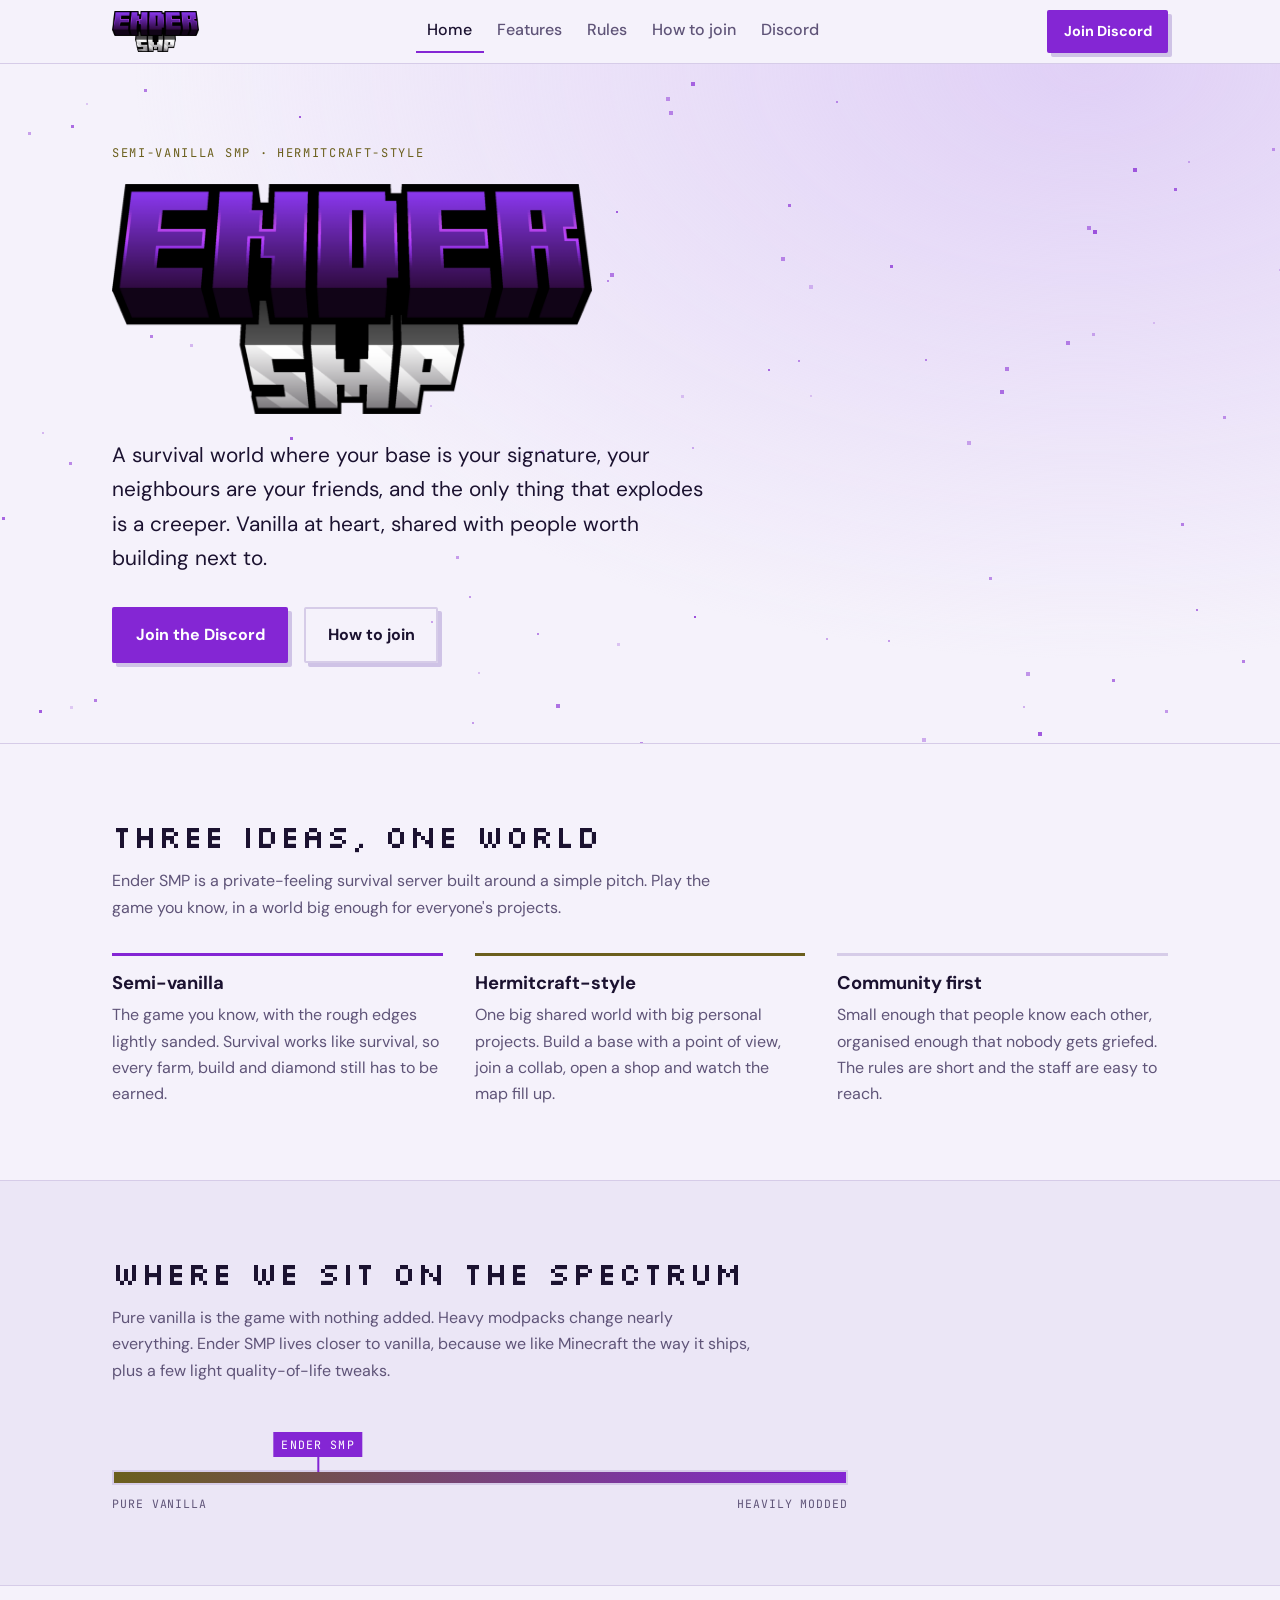
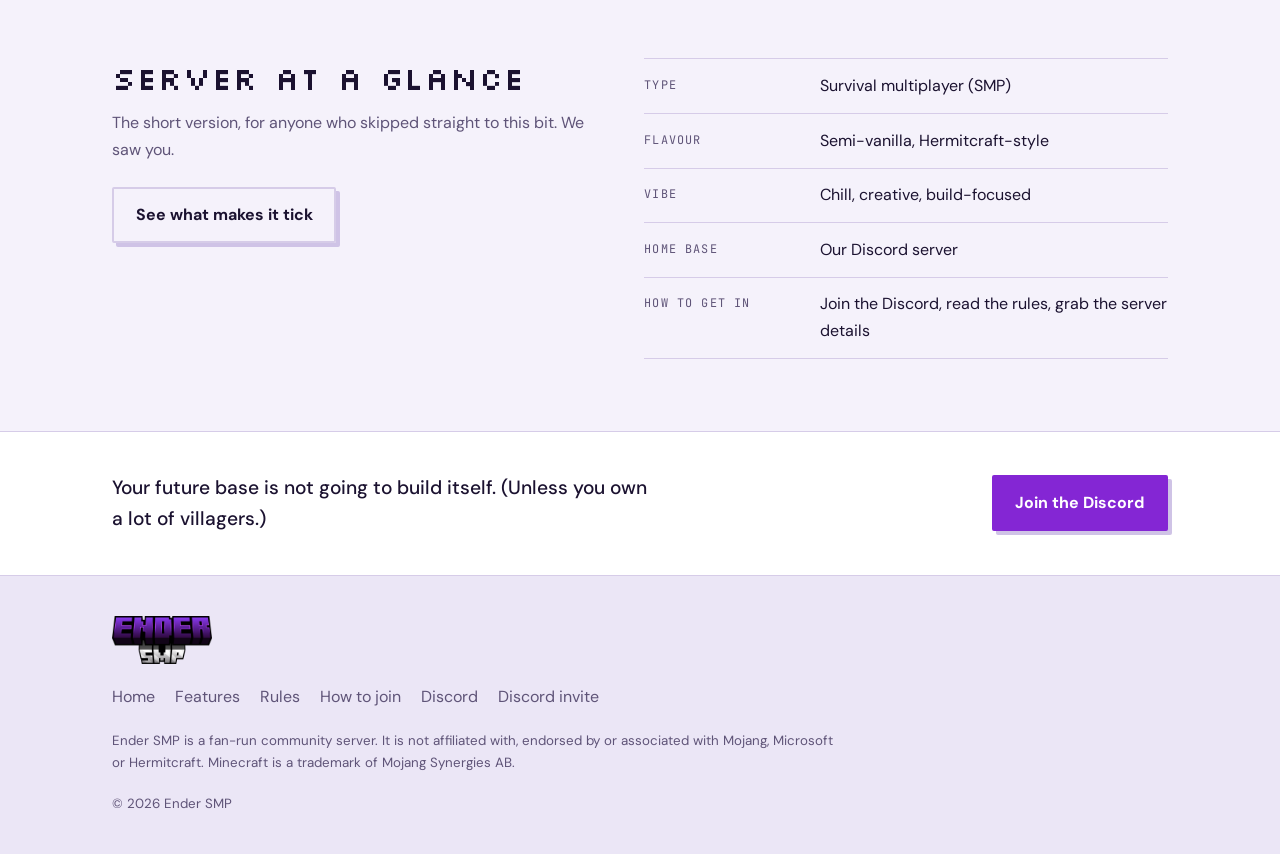
==== commit 583d5318: "Update index.html Signed-off-by: w shadow <muhdrahbar39@gmail.com>" ====
--- a/index.html
+++ b/index.html
@@ -1,3 +1,13 @@
+<!DOCTYPE html>
+<html lang="en">
+<head>
+    <meta charset="UTF-8">
+    <title>My Website</title>
+    
+    <!-- Insert the favicon link below -->
+    <link rel="icon" type="image/x-icon" href="/favicon.png">
+</head>
+<body>
 <!doctype html><html><head><meta charset=utf8><meta name=viewport content="width=device-width,initial-scale=1,viewport-fit=cover"><style>:root{color-scheme:light;box-sizing:border-box;padding-top:env(safe-area-inset-top,0px);padding-bottom:env(safe-area-inset-bottom,0px)}html{scroll-padding-top:env(safe-area-inset-top,0px)}body{margin:0;padding:0;font:14px -apple-system,BlinkMacSystemFont,sans-serif;background:#faf9f5;color:#141413}img{max-width:100%}[hidden]:not([hidden=until-found i]){display:none!important}</style></head><body>
 <title>Ender SMP</title>
 <link rel="stylesheet" href="https://fonts.googleapis.com/css2?family=DM+Sans:wght@400;500;700&family=JetBrains+Mono:wght@400;500&family=Silkscreen&display=swap">
@@ -495,4 +505,4 @@
 })();
 </script>
 
-</body></html>+</body></html>
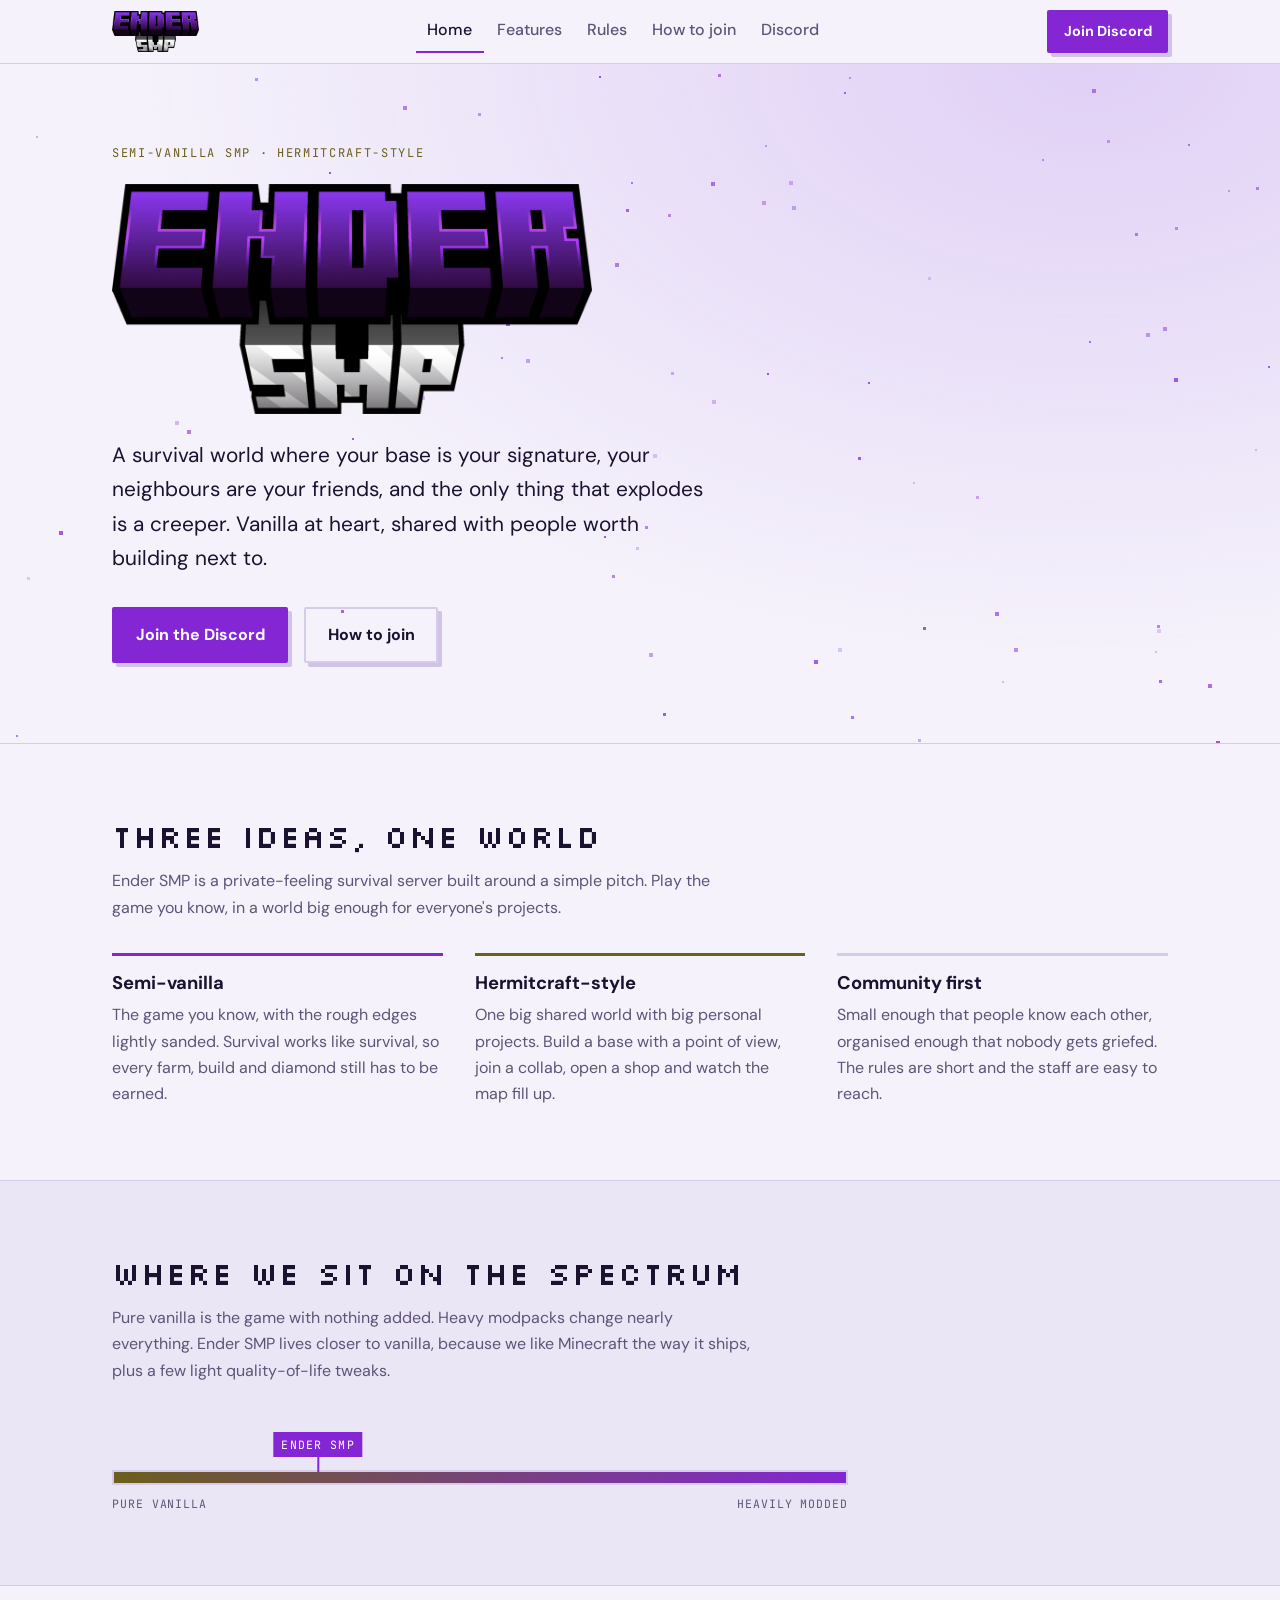
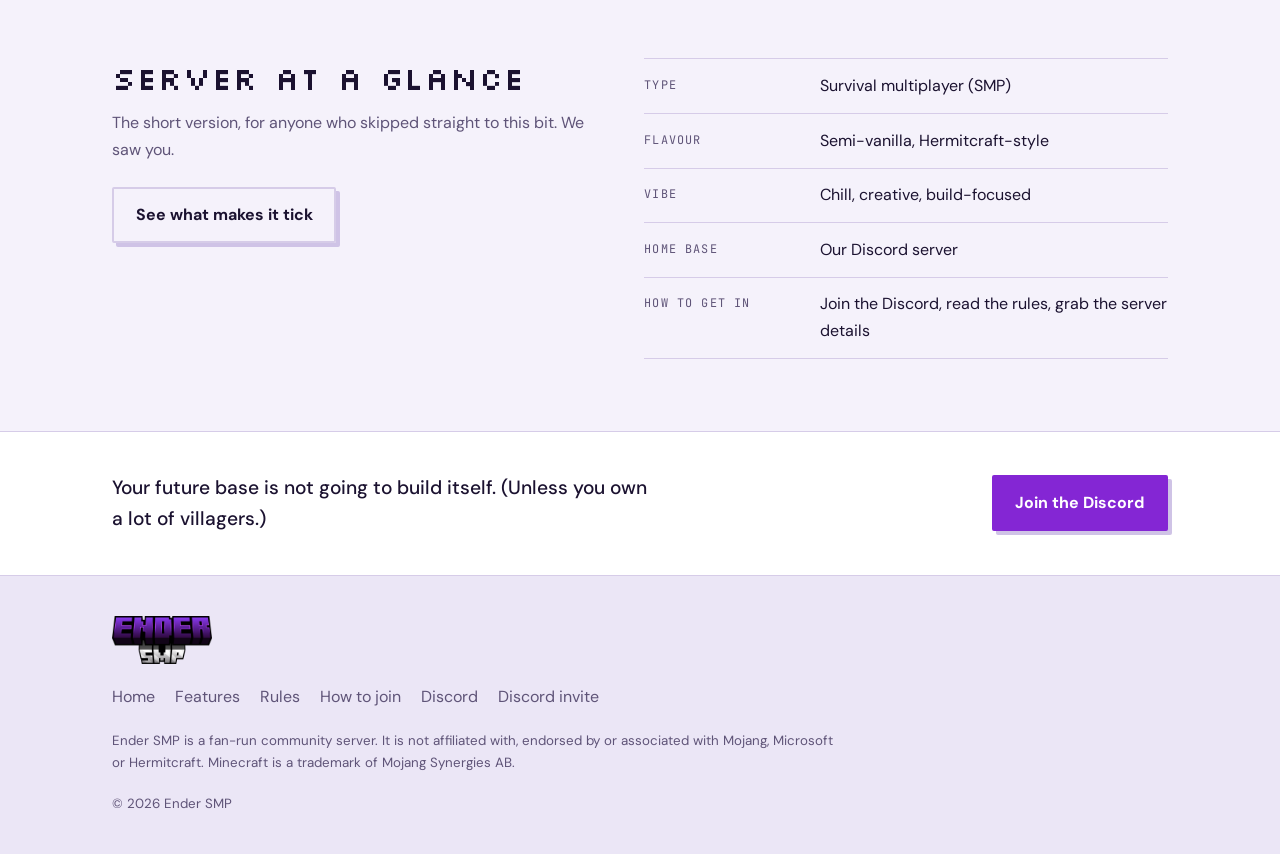
==== commit a188a3b9: "Update index.html Signed-off-by: w shadow <muhdrahbar39@gmail.com>" ====
--- a/index.html
+++ b/index.html
@@ -2,7 +2,7 @@
 <html lang="en">
 <head>
     <meta charset="UTF-8">
-    <title>My Website</title>
+    <title>Ender SMP[</title>
     
     <!-- Insert the favicon link below -->
     <link rel="icon" type="image/x-icon" href="/favicon.png">
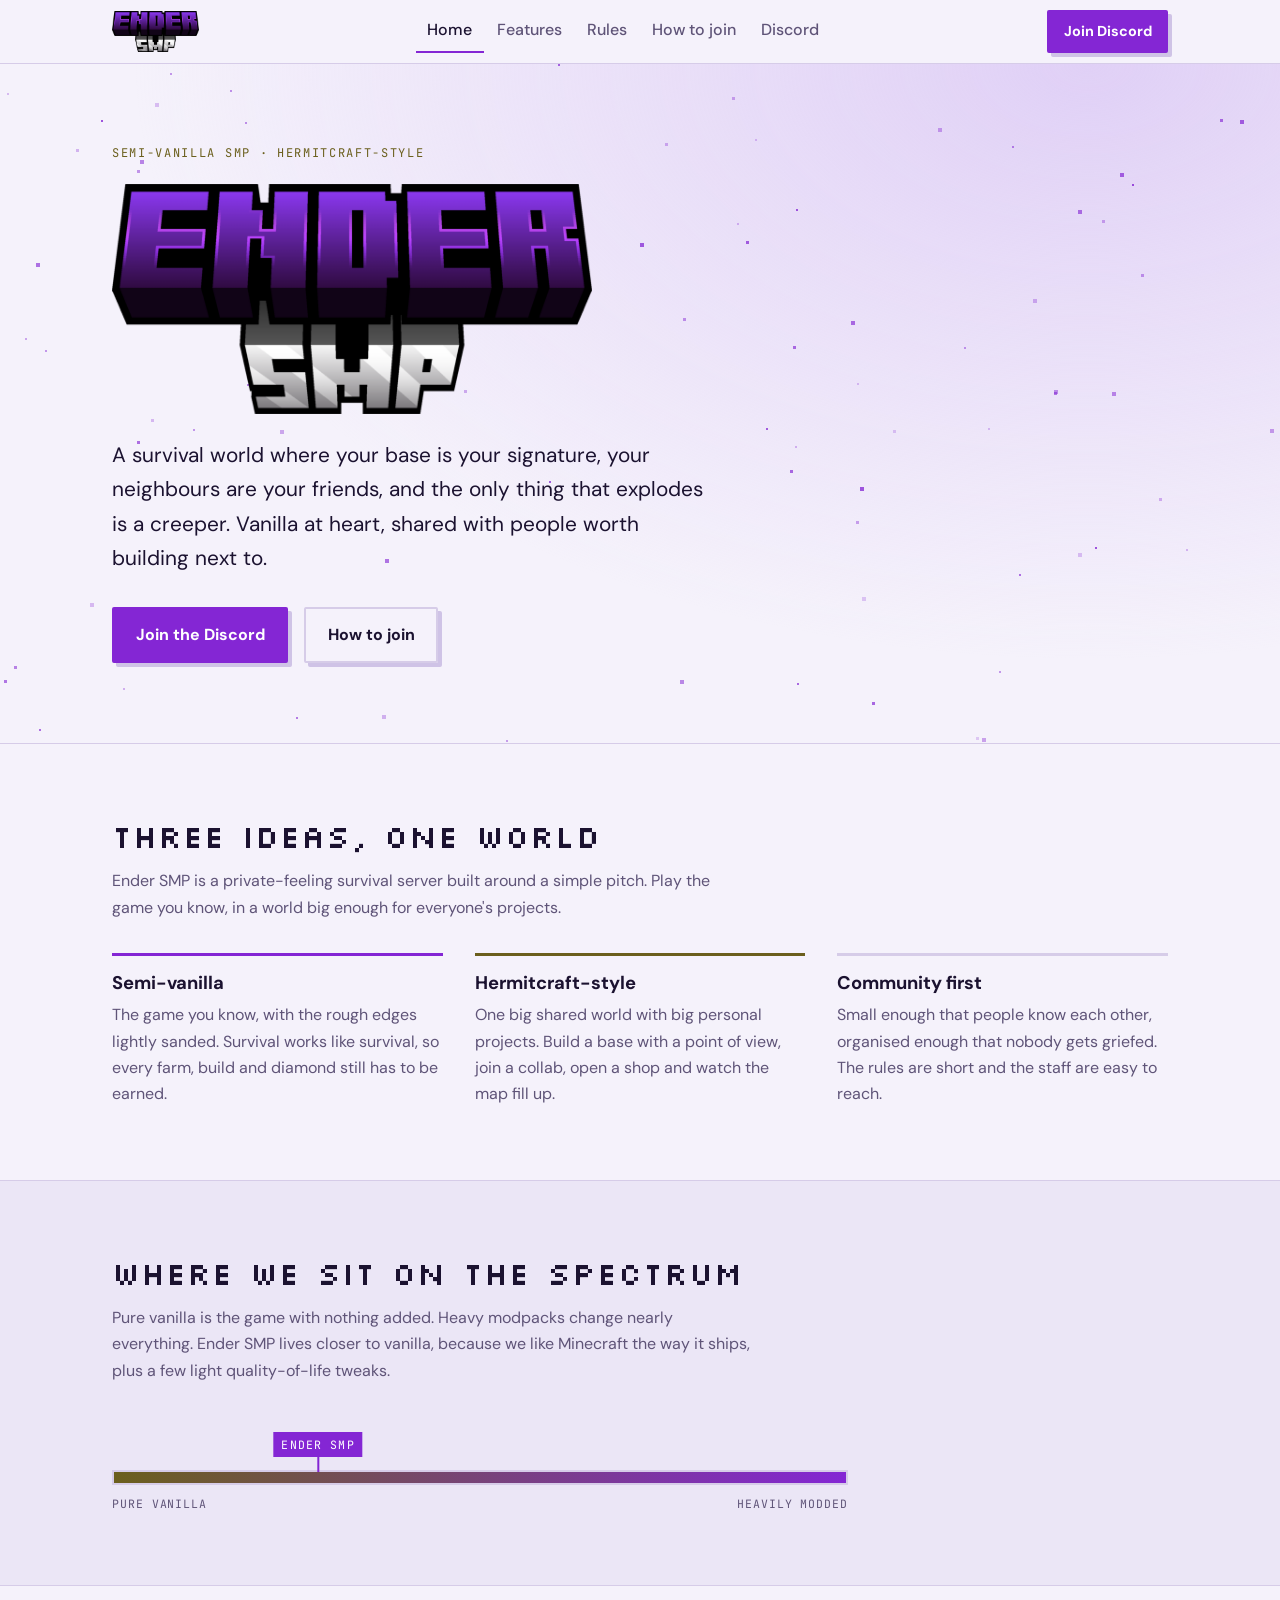
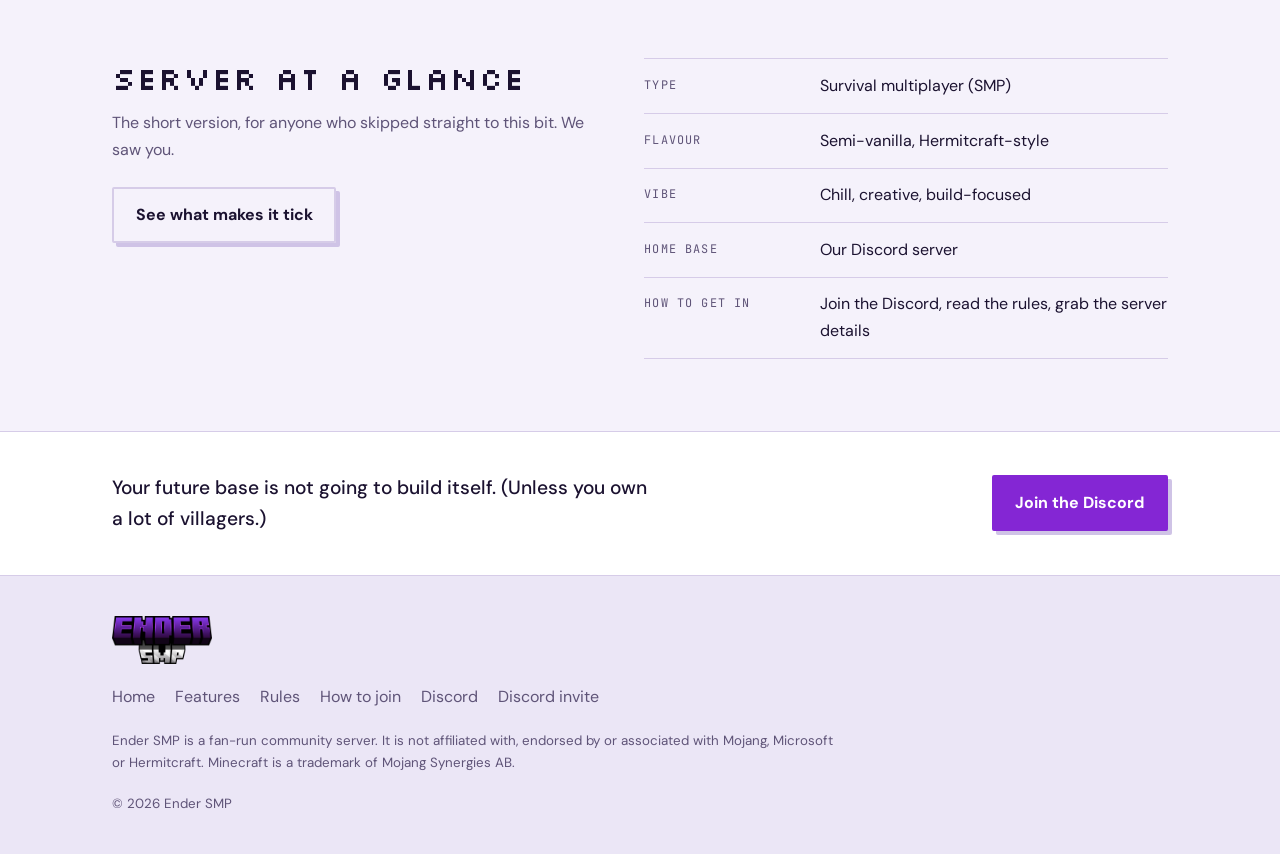
==== commit 596c479b: "Update index.html Signed-off-by: w shadow <muhdrahbar39@gmail.com>" ====
--- a/index.html
+++ b/index.html
@@ -2,7 +2,7 @@
 <html lang="en">
 <head>
     <meta charset="UTF-8">
-    <title>Ender SMP[</title>
+    <title>Ender SMP</title>
     
     <!-- Insert the favicon link below -->
     <link rel="icon" type="image/x-icon" href="/favicon.png">
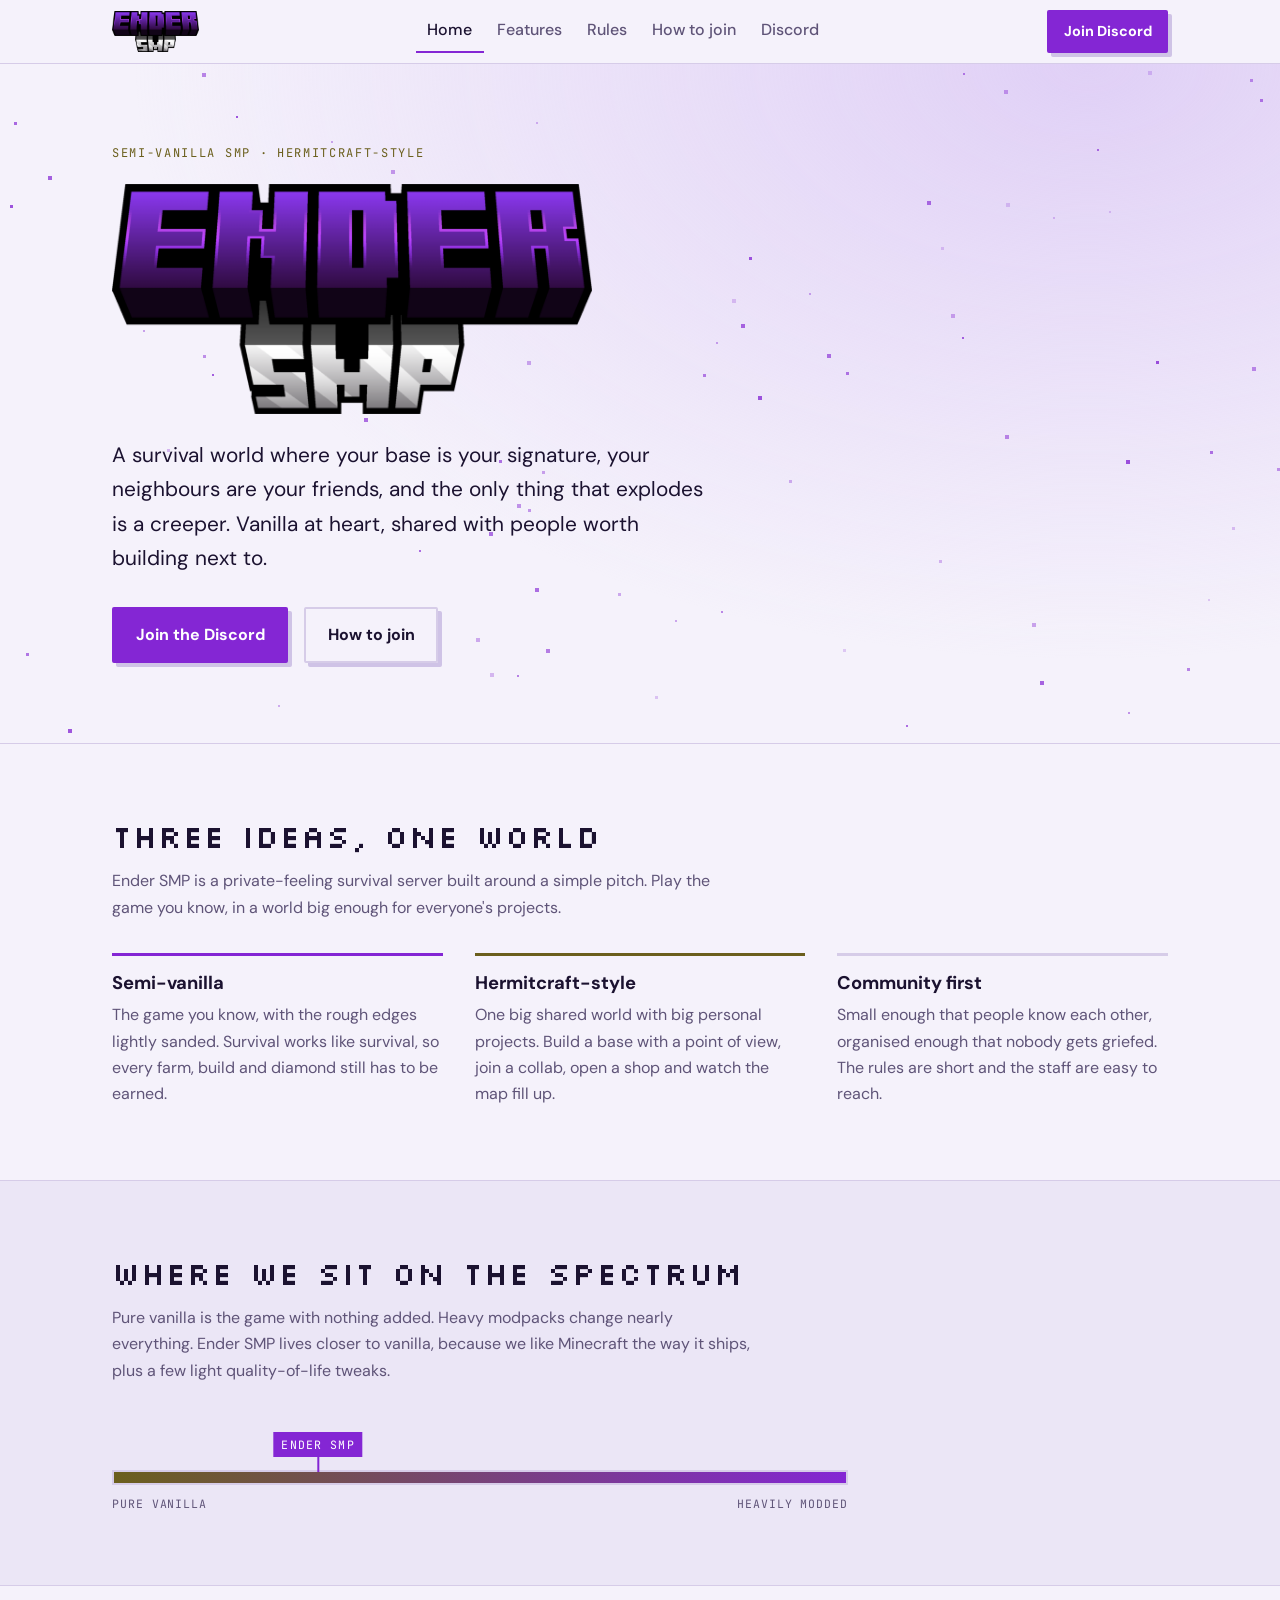
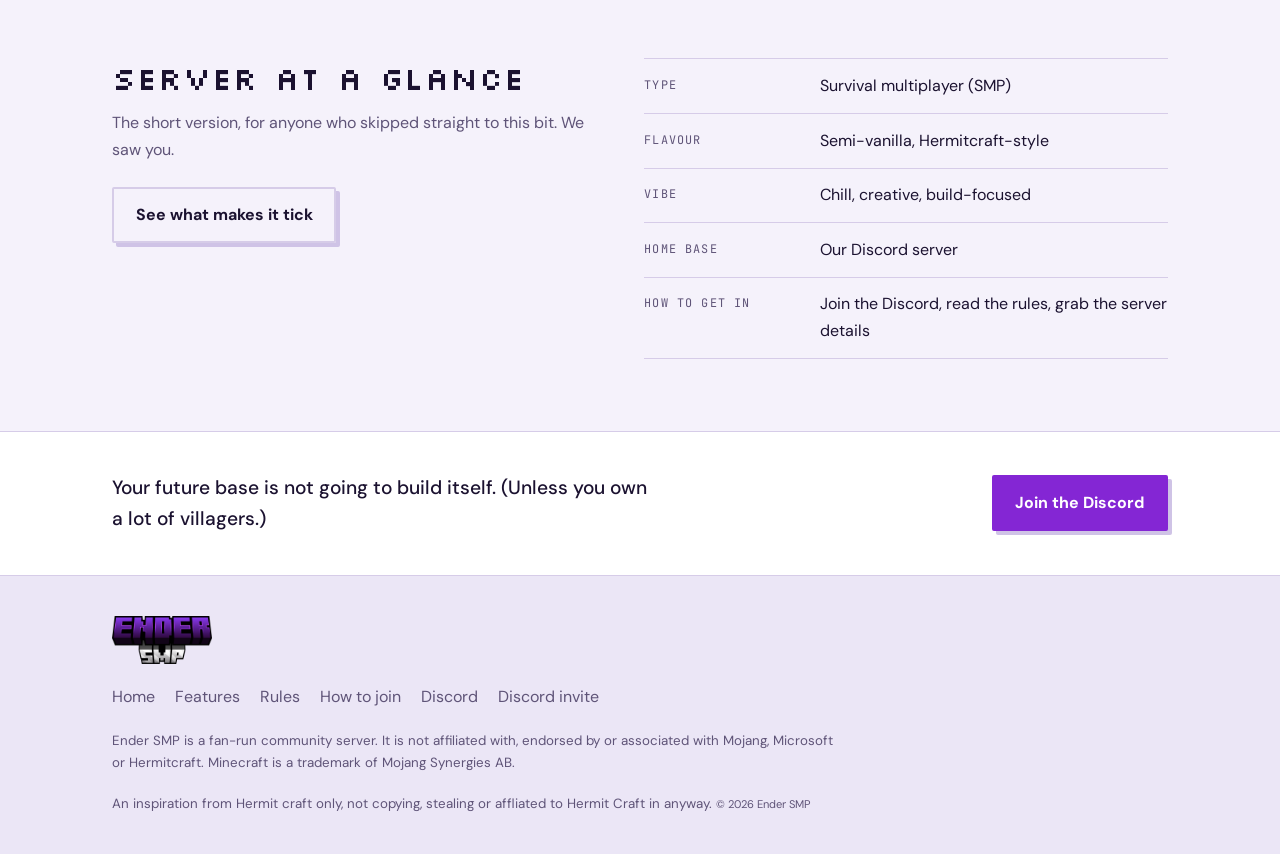
==== commit 7245ff7e: "Update index.html Signed-off-by: w shadow <muhdrahbar39@gmail.com>" ====
--- a/index.html
+++ b/index.html
@@ -450,6 +450,7 @@
 <a class="brand" href="index.html" aria-label="Ender SMP home"><img src="logo.png" alt="Ender SMP" width="1024" height="491"></a>
 <nav aria-label="Footer"><a href="index.html">Home</a><a href="features.html">Features</a><a href="rules.html">Rules</a><a href="join.html">How to join</a><a href="discord.html">Discord</a><a href="https://discord.gg/aFs7jXPnTN" target="_blank" rel="noopener">Discord invite</a></nav>
 <small>Ender SMP is a fan-run community server. It is not affiliated with, endorsed by or associated with Mojang, Microsoft or Hermitcraft. Minecraft is a trademark of Mojang Synergies AB.</small>
+<small>An inspiration from Hermit craft only, not copying, stealing or affliated to Hermit Craft in anyway.
 <small>&copy; 2026 Ender SMP</small>
 </div>
 </footer>
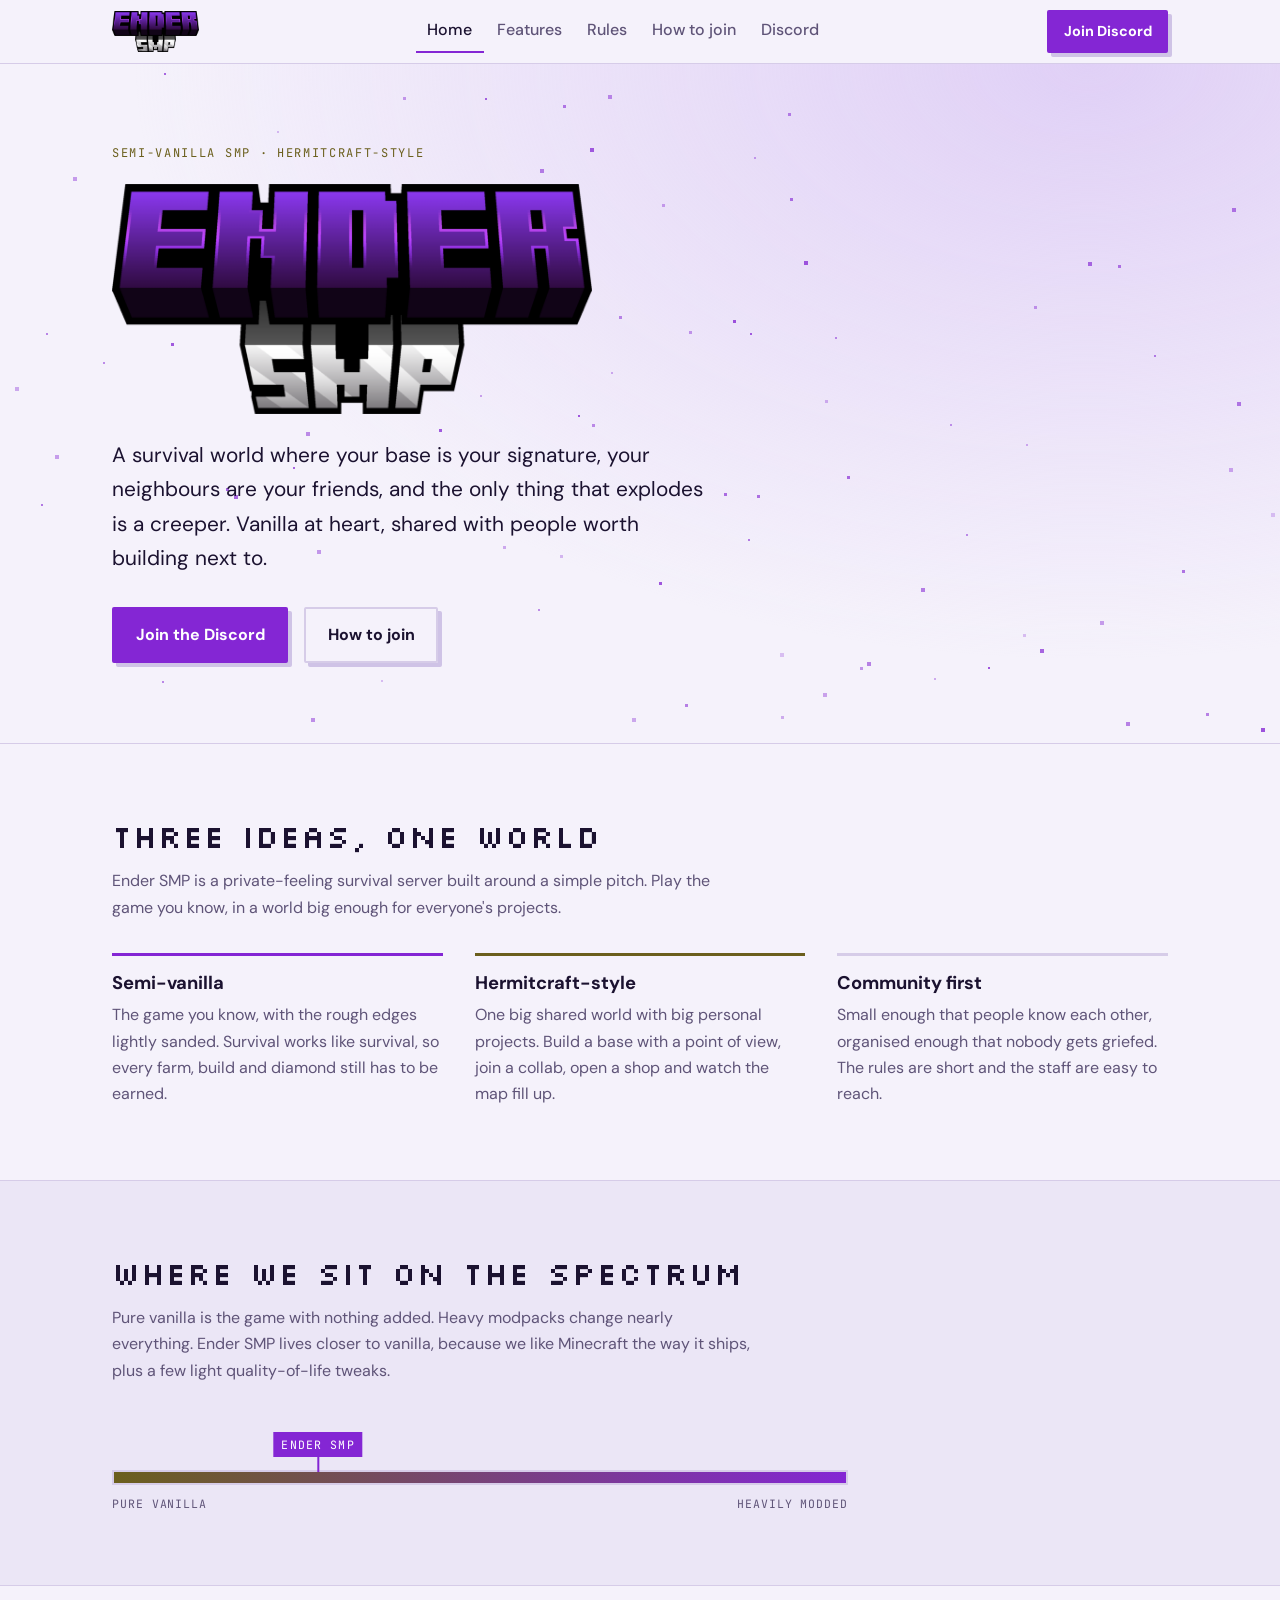
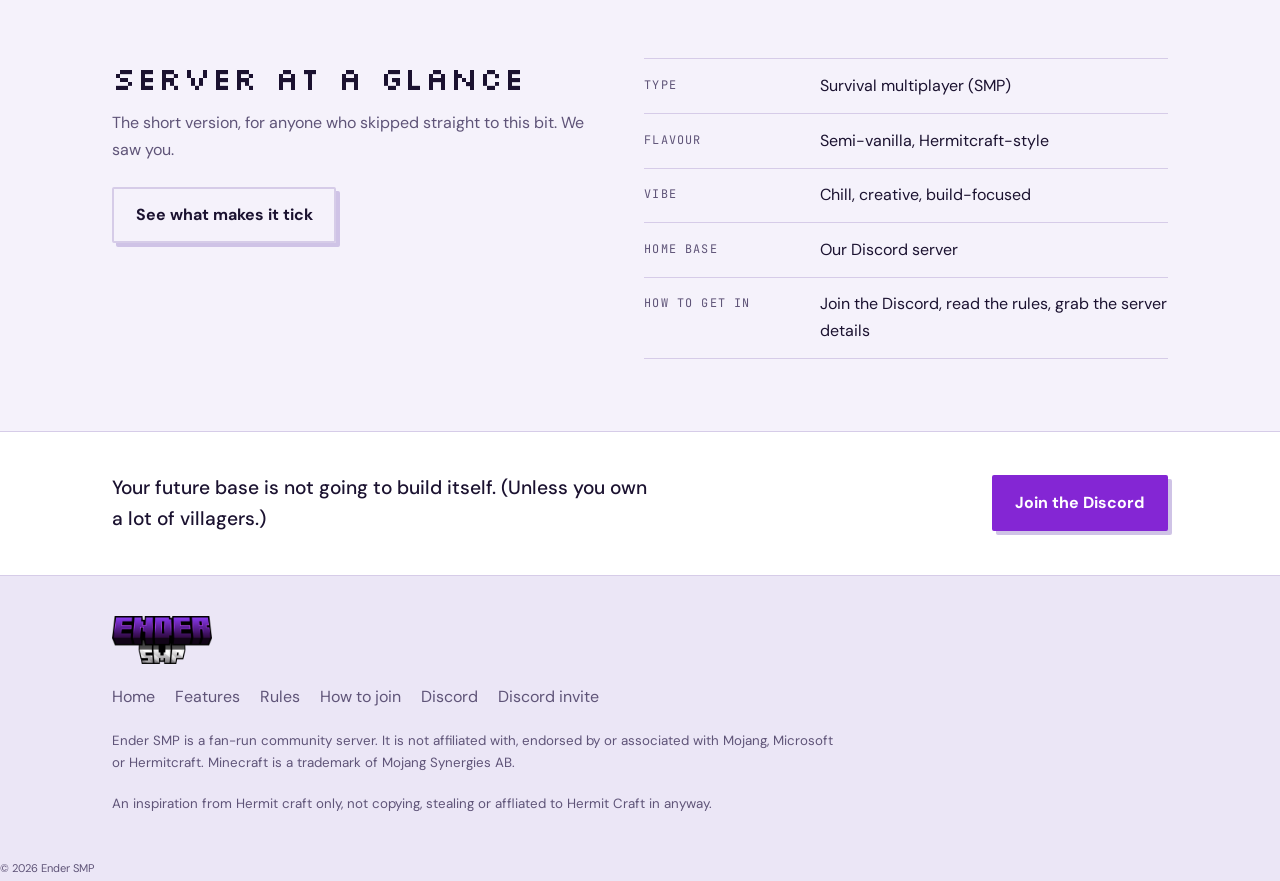
==== commit 9fd1986b: "Update index.html Signed-off-by: w shadow <muhdrahbar39@gmail.com>" ====
--- a/index.html
+++ b/index.html
@@ -451,6 +451,7 @@
 <nav aria-label="Footer"><a href="index.html">Home</a><a href="features.html">Features</a><a href="rules.html">Rules</a><a href="join.html">How to join</a><a href="discord.html">Discord</a><a href="https://discord.gg/aFs7jXPnTN" target="_blank" rel="noopener">Discord invite</a></nav>
 <small>Ender SMP is a fan-run community server. It is not affiliated with, endorsed by or associated with Mojang, Microsoft or Hermitcraft. Minecraft is a trademark of Mojang Synergies AB.</small>
 <small>An inspiration from Hermit craft only, not copying, stealing or affliated to Hermit Craft in anyway.
+</div>
 <small>&copy; 2026 Ender SMP</small>
 </div>
 </footer>
